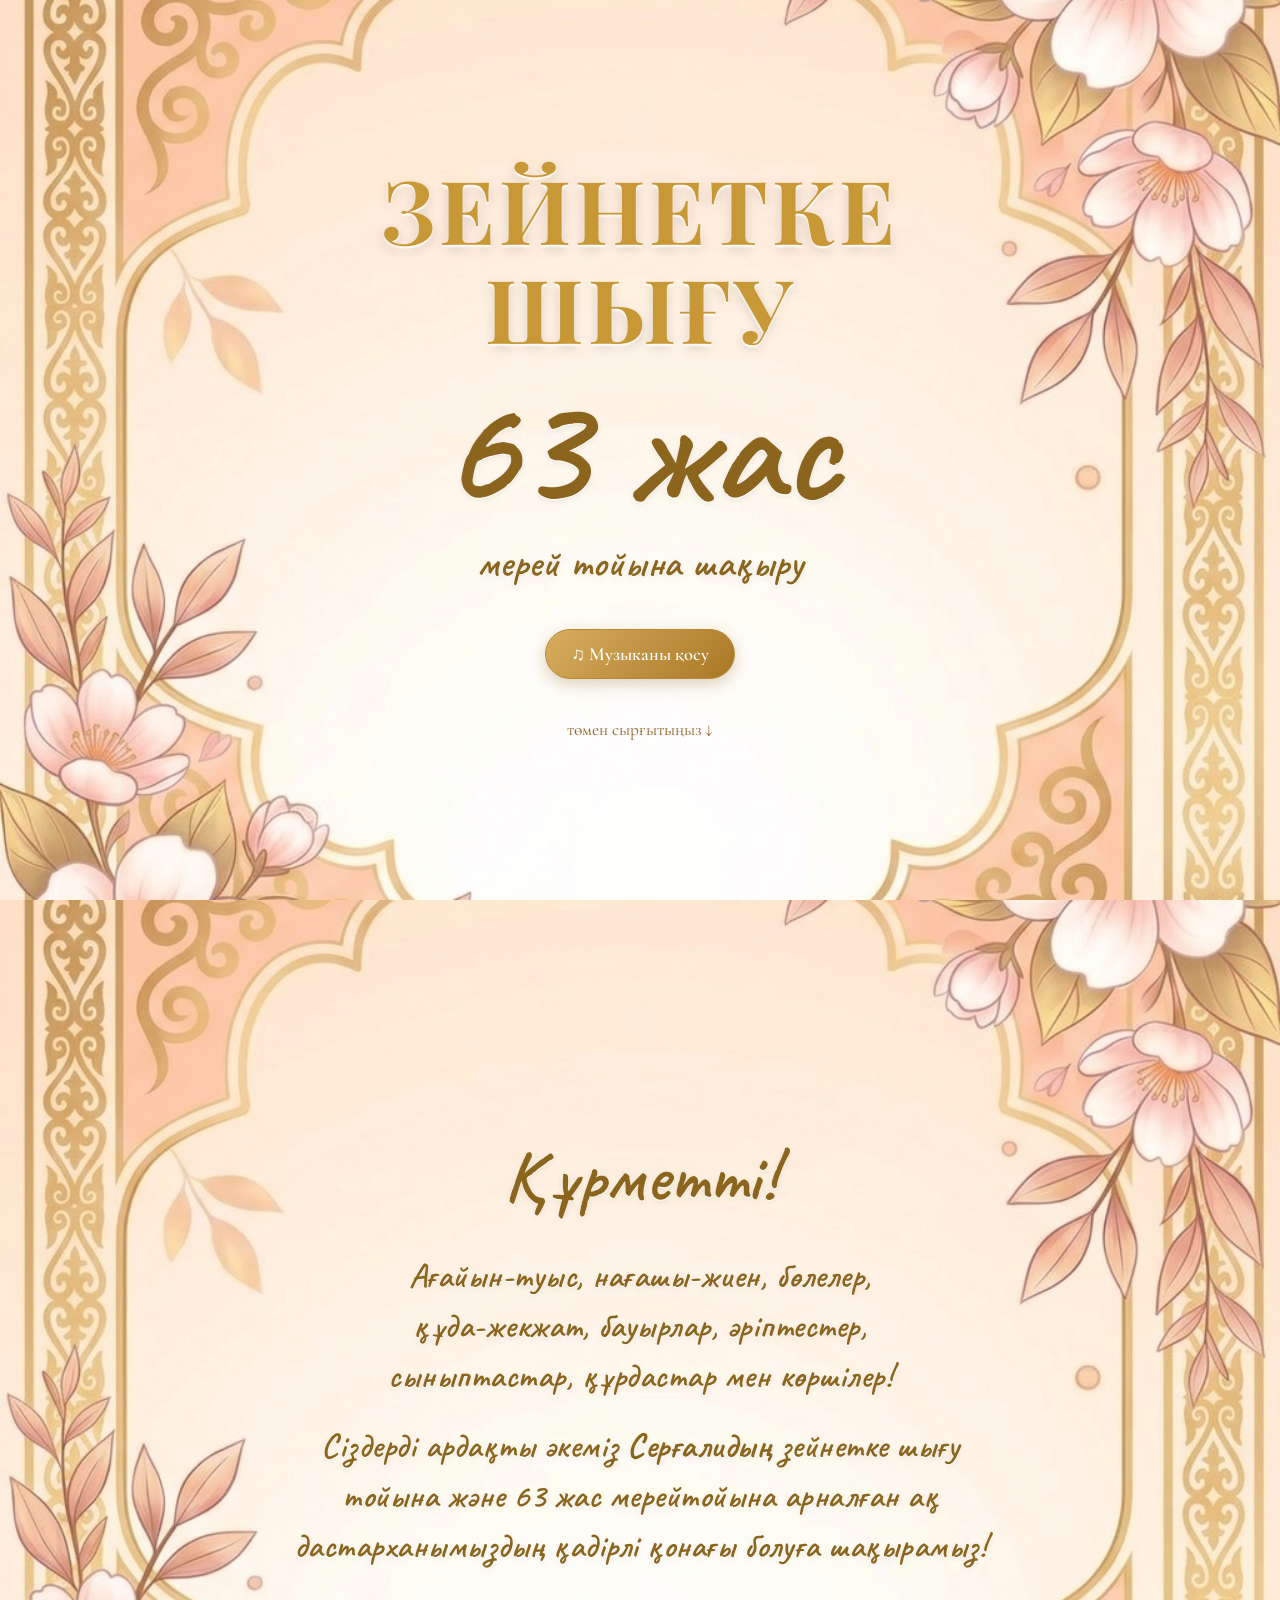
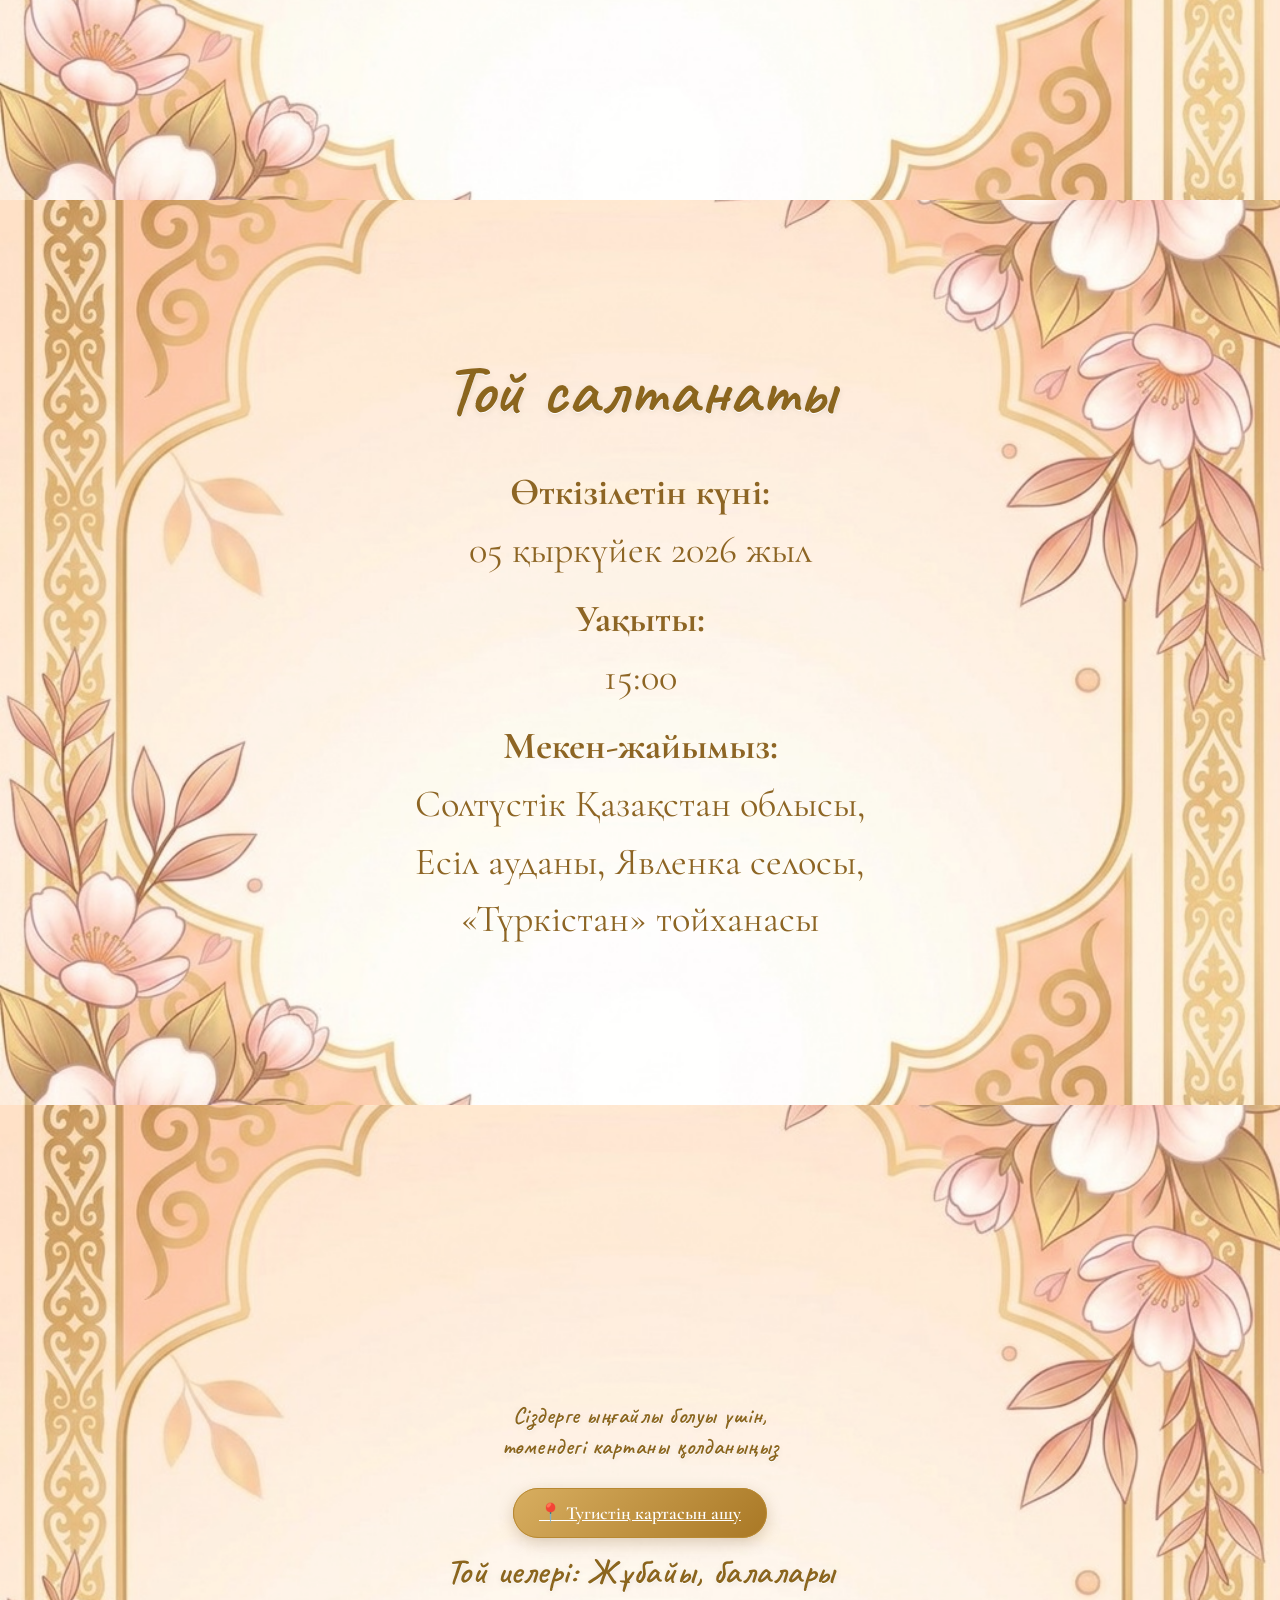
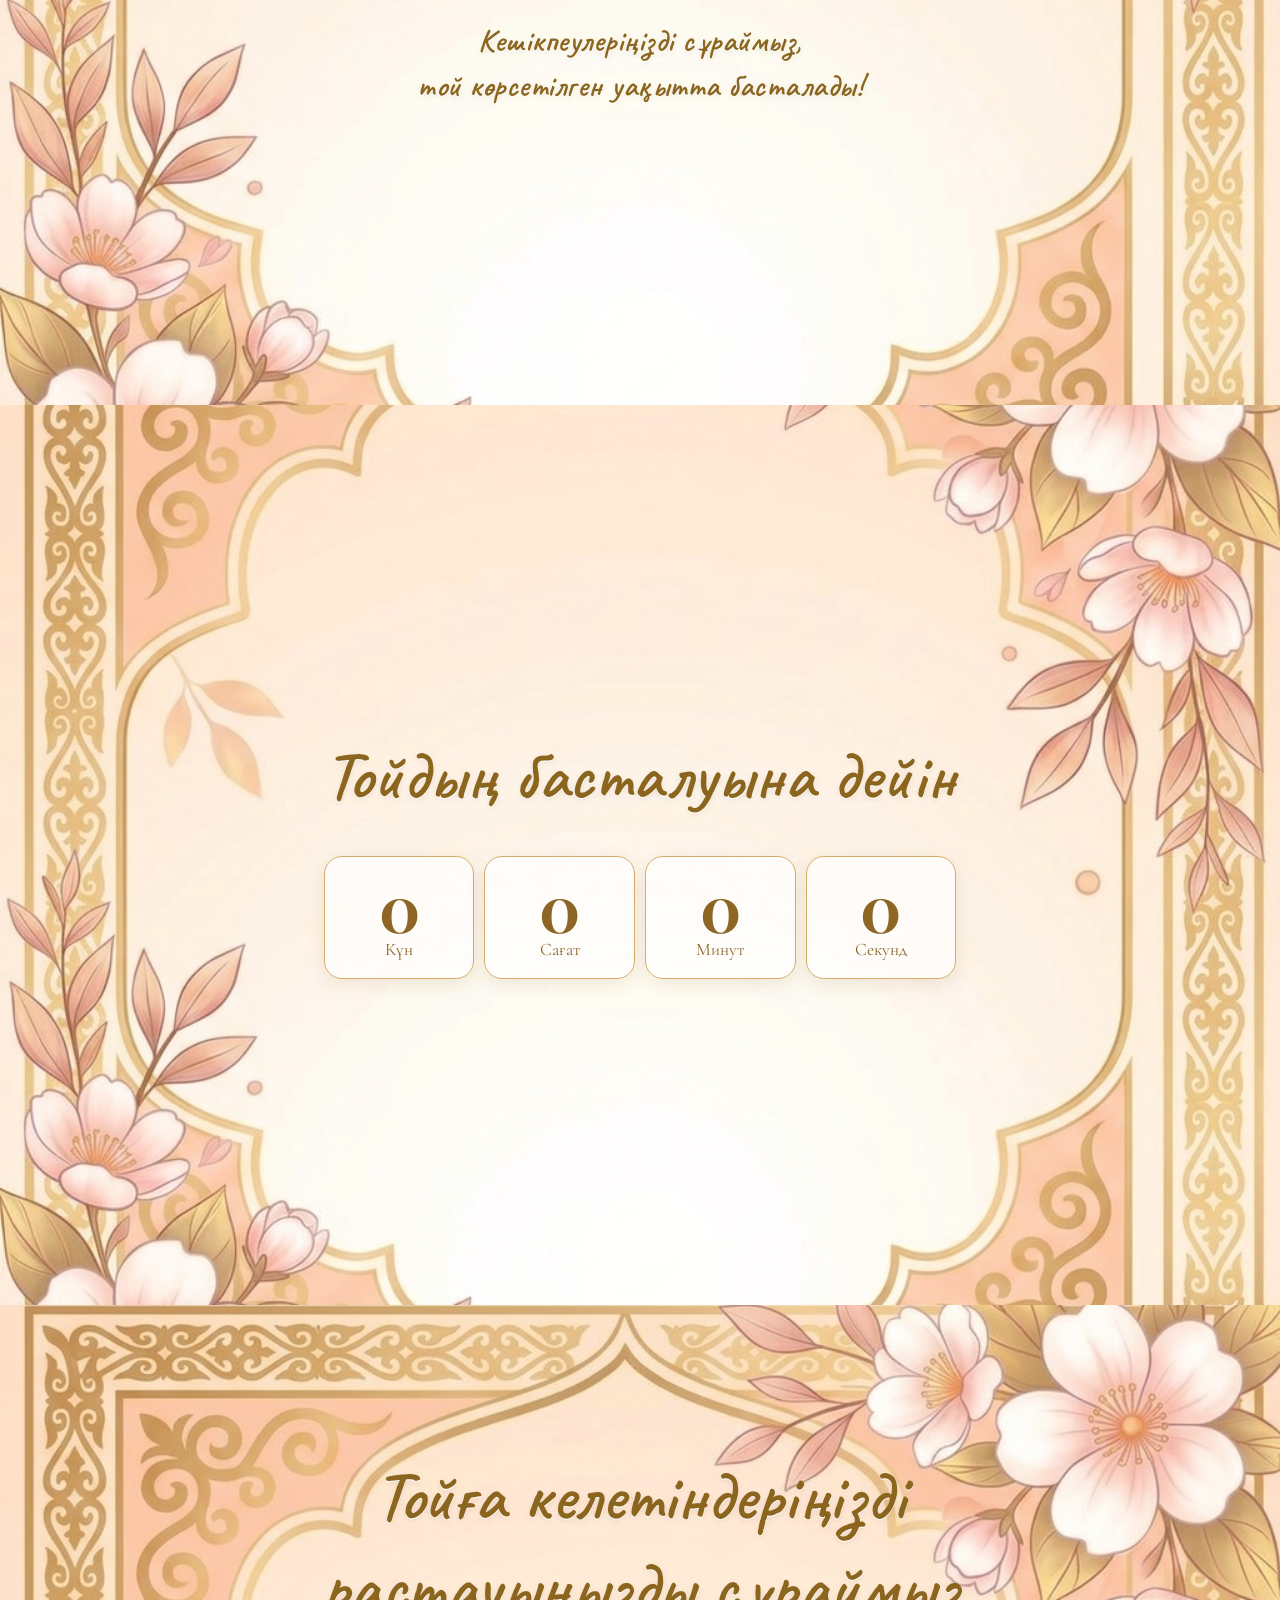
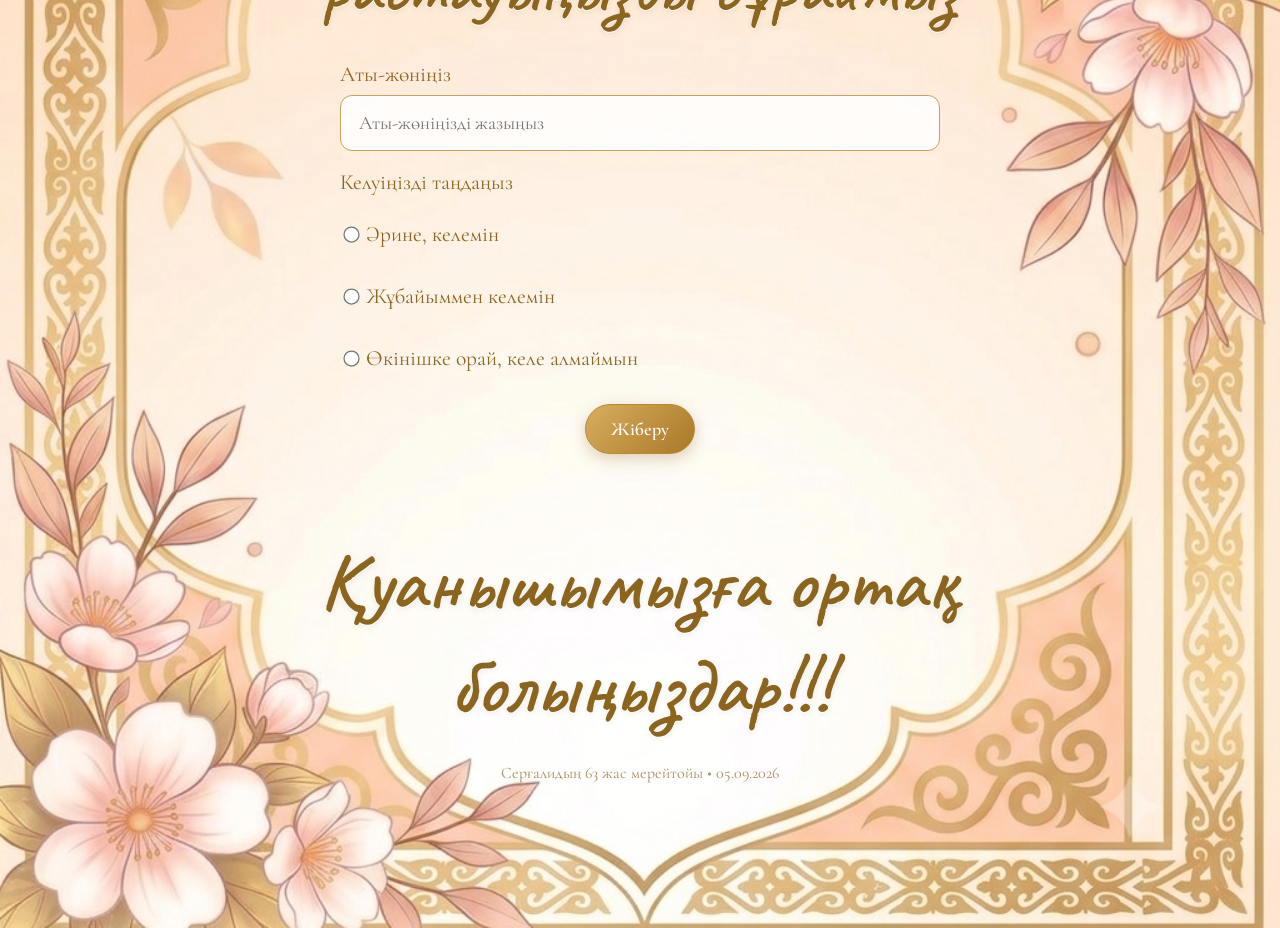
==== retirement/index.html @ 4bd8701c "Update index.html" ====
<!DOCTYPE html>
<html lang="kk">
<head>
<meta charset="UTF-8">
<meta name="viewport" content="width=device-width, initial-scale=1.0">
<title>Серғали — 63 жас мерейтойы</title>
<link rel="preconnect" href="https://fonts.googleapis.com">
<link rel="preconnect" href="https://fonts.gstatic.com" crossorigin>
<link href="https://fonts.googleapis.com/css2?family=Bad+Script&family=Caveat:wght@500;600;700&family=Cormorant+Garamond:ital,wght@0,500;0,600;0,700;1,400;1,600&family=Playfair+Display:wght@500;600;700&display=swap" rel="stylesheet">
<style>
:root{
  --gold:#b88932; --dark-gold:#8d6524; --cream:#fffaf2; --pink:#f7dfd7;
}
*{box-sizing:border-box}
html{scroll-behavior:smooth}
body{
  margin:0; background:#ead2b6; color:var(--dark-gold);
  font-family:'Cormorant Garamond',serif;
}
.page{
  min-height:100vh; position:relative; display:flex; align-items:center; justify-content:center;
  padding:42px 22px; overflow:hidden;
  background-color:var(--cream);
  background-image:url('фон2.jpg');
  background-size:cover; background-position:center;
}
.page::before{
  content:""; position:absolute; inset:0; background:rgba(255,250,242,.10); pointer-events:none;
}
.card{
  position:relative; z-index:1; width:min(920px,100%); min-height:calc(100vh - 84px);
  display:flex; align-items:center; justify-content:center; text-align:center;
  padding:clamp(38px,8vw,110px) clamp(24px,8vw,100px);
}
.content{max-width:760px}
h1,h2,h3,p{margin:0}
.gold{
color:#c79835;
text-shadow:
0 2px 0 white,
0 4px 12px rgba(0,0,0,.15);
}
.script{
font-family:'Caveat', cursive;
font-weight:600;
font-size:1.45em;
line-height:1.3;
letter-spacing:.5px;
color:#8b651d;
text-shadow:
0 1px 0 #fff,
0 2px 6px rgba(0,0,0,.08);
}
.title{
font-family:'Playfair Display',serif;
font-weight:700;
letter-spacing:4px;
text-shadow:
0 2px 2px white,
0 4px 12px rgba(0,0,0,.15);
}
.hero h1{font-size:clamp(2.2rem,8vw,5.5rem); line-height:1.12}
.hero .age{font-size:clamp(4rem,16vw,10rem); line-height:.9; margin:18px 0}
.subtitle{font-size:clamp(1.3rem,4vw,2.5rem)}
.scroll-hint{margin-top:40px;font-size:1.1rem;animation:bob 2s infinite}
@keyframes bob{50%{transform:translateY(8px);opacity:.65}}
.music-btn,.map-btn,.submit-btn{
  border:1px solid var(--gold); background:linear-gradient(135deg,#d8ae60,#a97825);
  color:#fff; border-radius:999px; padding:13px 25px; font:600 1.15rem 'Cormorant Garamond',serif;
  cursor:pointer; box-shadow:0 5px 15px rgba(120,80,20,.25); transition:.25s;
}
.music-btn:hover,.map-btn:hover,.submit-btn:hover{transform:translateY(-2px);filter:brightness(1.05)}
.invite h2{font-size:clamp(2.2rem,7vw,4.5rem); margin-bottom:28px}
.invite p{font-size:clamp(1.35rem,4vw,2.15rem); line-height:1.45}
.details h2,.rsvp h2{font-size:clamp(2.3rem,7vw,4.4rem); margin-bottom:28px}
.detail-line{font-size:clamp(1.5rem,4.5vw,2.4rem); line-height:1.5; margin:12px 0}
.label{font-weight:700}
.map-btn{margin:24px 0}
.hosts{font-size:clamp(1.5rem,4vw,2.2rem); margin-top:25px}
.note{font-size:clamp(1.35rem,4vw,2rem); margin-top:25px; line-height:1.4}
.countdown h2{font-size:clamp(2.2rem,7vw,4.3rem); margin-bottom:35px}
.timer{display:grid;grid-template-columns:repeat(4,1fr);gap:10px;max-width:700px;margin:auto}
.time-box{background:rgba(255,255,255,.72);border:1px solid #d4ad68;border-radius:18px;padding:18px 8px;box-shadow:0 5px 18px rgba(120,80,20,.12)}
.time-box strong{display:block;font-family:'Playfair Display',serif;font-size:clamp(2rem,7vw,4rem);line-height:1}
.time-box span{font-size:1.1rem}
.rsvp form{max-width:600px;margin:0 auto;text-align:left}
.rsvp label{display:block;font-size:1.35rem;margin:18px 0 8px}
.rsvp input[type=text]{width:100%;padding:15px 18px;border:1px solid #c9a15b;border-radius:12px;background:rgba(255,255,255,.85);font:1.2rem 'Cormorant Garamond',serif}
.options{display:grid;gap:10px}
.option {
  display: flex;
  align-items: center;
  gap: 0px;
  font-size: 1.3rem;
  padding: 0px 0;
  cursor: pointer;
  border: none;
  background: none;
}
.option input{accent-color:var(--gold);transform:scale(1.25)}
.submit-btn{display:block;margin:25px auto 0}
.status{text-align:center;margin-top:15px;font-size:1.2rem;min-height:1.4em}
.final{font-size:clamp(2.5rem,8vw,5rem);margin-top:35px}
.footer{font-size:1rem;margin-top:25px;opacity:.75}
@media(max-width:560px){
  .page{padding:18px 10px}
  .card{min-height:calc(100vh - 36px);padding:45px 26px}
  .timer{grid-template-columns:repeat(2,1fr)}
}
</style>
</head>
<body>

<section class="page hero">
  <div class="card"><div class="content">
    <h1 class="title gold">ЗЕЙНЕТКЕ ШЫҒУ</h1>
    <div class="age script gold">63 жас</div>
    <div class="subtitle script gold">мерей тойына шақыру</div><br><br>
    <button class="music-btn" id="musicBtn">♫ Музыканы қосу</button>
    <audio id="music" loop>
      <source src="dombyra.mp3" type="audio/mpeg">
    </audio>
    <div class="scroll-hint">төмен сырғытыңыз ↓</div>
  </div></div>
</section>

<section class="page invite">
  <div class="card"><div class="content">
    <h2 class="script gold">Құрметті!</h2>
    <p class="script">
      Ағайын-туыс, нағашы-жиен, бөлелер,<br>
      құда-жекжат, бауырлар, әріптестер,<br> 
      сыныптастар, құрдастар мен көршілер!
    </p>
    <br>
    <p class="script">
      Сіздерді ардақты әкеміз <b>Серғалидың</b> зейнетке шығу тойына
      және 63 жас мерейтойына арналған ақ дастарханымыздың
      қадірлі қонағы болуға шақырамыз!
    </p>
  </div></div>
</section>

<section class="page details">
  <div class="card"><div class="content">
    <h2 class="script gold">Той салтанаты</h2>
    <div class="detail-line"><span class="label">Өткізілетін күні:</span><br>05 қыркүйек 2026 жыл</div>
    <div class="detail-line"><span class="label">Уақыты:</span><br>15:00</div>
    <div class="detail-line"><span class="label">Мекен-жайымыз:</span><br>
      Солтүстік Қазақстан облысы,<br>
      Есіл ауданы, Явленка селосы,<br>
      «Түркістан» тойханасы
    </div>
  </div></div>
</section>

<section class="page map-page">
  <div class="card"><div class="content">
    <h2 class="script gold">Сіздерге ыңғайлы болуы үшін,<br>төмендегі картаны қолданыңыз</h2><br><br>
    <a class="map-btn" target="_blank" rel="noopener"
       href="https://www.google.com/maps/search/?api=1&query=Түркістан+тойханасы+Явленка+Солтүстік+Қазақстан">
       📍 Тугистің картасын ашу
    </a>
    <div class="hosts script">Той иелері: Жұбайы, балалары</div>
    <div class="note script">Кешікпеулеріңізді сұраймыз,<br>той көрсетілген уақытта басталады!</div>
  </div></div>
</section>

<section class="page countdown">
  <div class="card"><div class="content">
    <h2 class="script gold">Тойдың басталуына дейін</h2>
    <div class="timer">
      <div class="time-box"><strong id="days">0</strong><span>Күн</span></div>
      <div class="time-box"><strong id="hours">0</strong><span>Сағат</span></div>
      <div class="time-box"><strong id="minutes">0</strong><span>Минут</span></div>
      <div class="time-box"><strong id="seconds">0</strong><span>Секунд</span></div>
    </div>
  </div></div>
</section>

<section class="page rsvp">
  <div class="card"><div class="content">
    <h2 class="script gold">Тойға келетіндеріңізді растауыңызды сұраймыз</h2>
    <form id="rsvpForm">
      <label for="name">Аты-жөніңіз</label>
      <input id="name" name="name" type="text" placeholder="Аты-жөніңізді жазыңыз" required>
      <label>Келуіңізді таңдаңыз</label>
      <div class="options">
        <label class="option"><input type="radio" name="attendance" value="Әрине, келемін" required>  Әрине, келемін</label>
        <label class="option"><input type="radio" name="attendance" value="Жұбайыммен келемін">  Жұбайыммен келемін</label>
        <label class="option"><input type="radio" name="attendance" value="Өкінішке орай, келе алмаймын">  Өкінішке орай, келе алмаймын</label>
      </div>
      <button class="submit-btn" type="submit">Жіберу</button>
      <div class="status" id="status"></div>
    </form>
    <div class="final script gold">Қуанышымызға ортақ болыңыздар!!!</div>
    <div class="footer">Серғалидың 63 жас мерейтойы • 05.09.2026</div>
  </div></div>
</section>

<script>
const target = new Date("2026-09-05T15:00:00+05:00").getTime();
function updateCountdown(){
  const diff = Math.max(0, target - Date.now());
  document.getElementById("days").textContent = Math.floor(diff/86400000);
  document.getElementById("hours").textContent = Math.floor(diff/3600000)%24;
  document.getElementById("minutes").textContent = Math.floor(diff/60000)%60;
  document.getElementById("seconds").textContent = Math.floor(diff/1000)%60;
}
updateCountdown(); setInterval(updateCountdown,1000);

const musicBtn = document.getElementById("musicBtn");
const music = document.getElementById("music");
musicBtn.addEventListener("click", async ()=>{
  if(!music.querySelector("source")){
    alert("Музыка қосу үшін осы папкаға music.mp3 файлын салып, index.html ішіндегі audio бөліміне source жолын қосыңыз.");
    return;
  }
  if(music.paused){ await music.play(); musicBtn.textContent="❚❚ Музыканы тоқтату"; }
  else { music.pause(); musicBtn.textContent="♫ Музыканы қосу"; }
});

const GOOGLE_SCRIPT_URL =
"https://script.google.com/macros/s/AKfycbwVpH1Y0qW8k8bloAGBi62cozmsYxEwzDB3_KLHFyTAionv3Q8_0u9WuXww9Joj60qH/exec";

document.getElementById("rsvpForm").addEventListener("submit", async (e) => {
  e.preventDefault();

  const status = document.getElementById("status");
  const name = document.getElementById("name").value.trim();
  const selected = document.querySelector(
    'input[name="attendance"]:checked'
  );

  if (!name || !selected) {
    status.textContent = "Аты-жөніңізді жазып, жауапты таңдаңыз.";
    return;
  }

  const data = {
    name: name,
    attendance: selected.value,
    date: new Date().toLocaleString("kk-KZ")
  };

  status.textContent = "Жіберілуде...";

  try {
    await fetch(GOOGLE_SCRIPT_URL, {
      method: "POST",
      mode: "no-cors",
      body: JSON.stringify(data)
    });

    status.textContent = "Рақмет! Жауабыңыз қабылданды.";
    document.getElementById("rsvpForm").reset();

  } catch (error) {
    status.textContent = "Қате болды. Қайтадан байқап көріңіз.";
  }
});
</script>
</body>
</html>
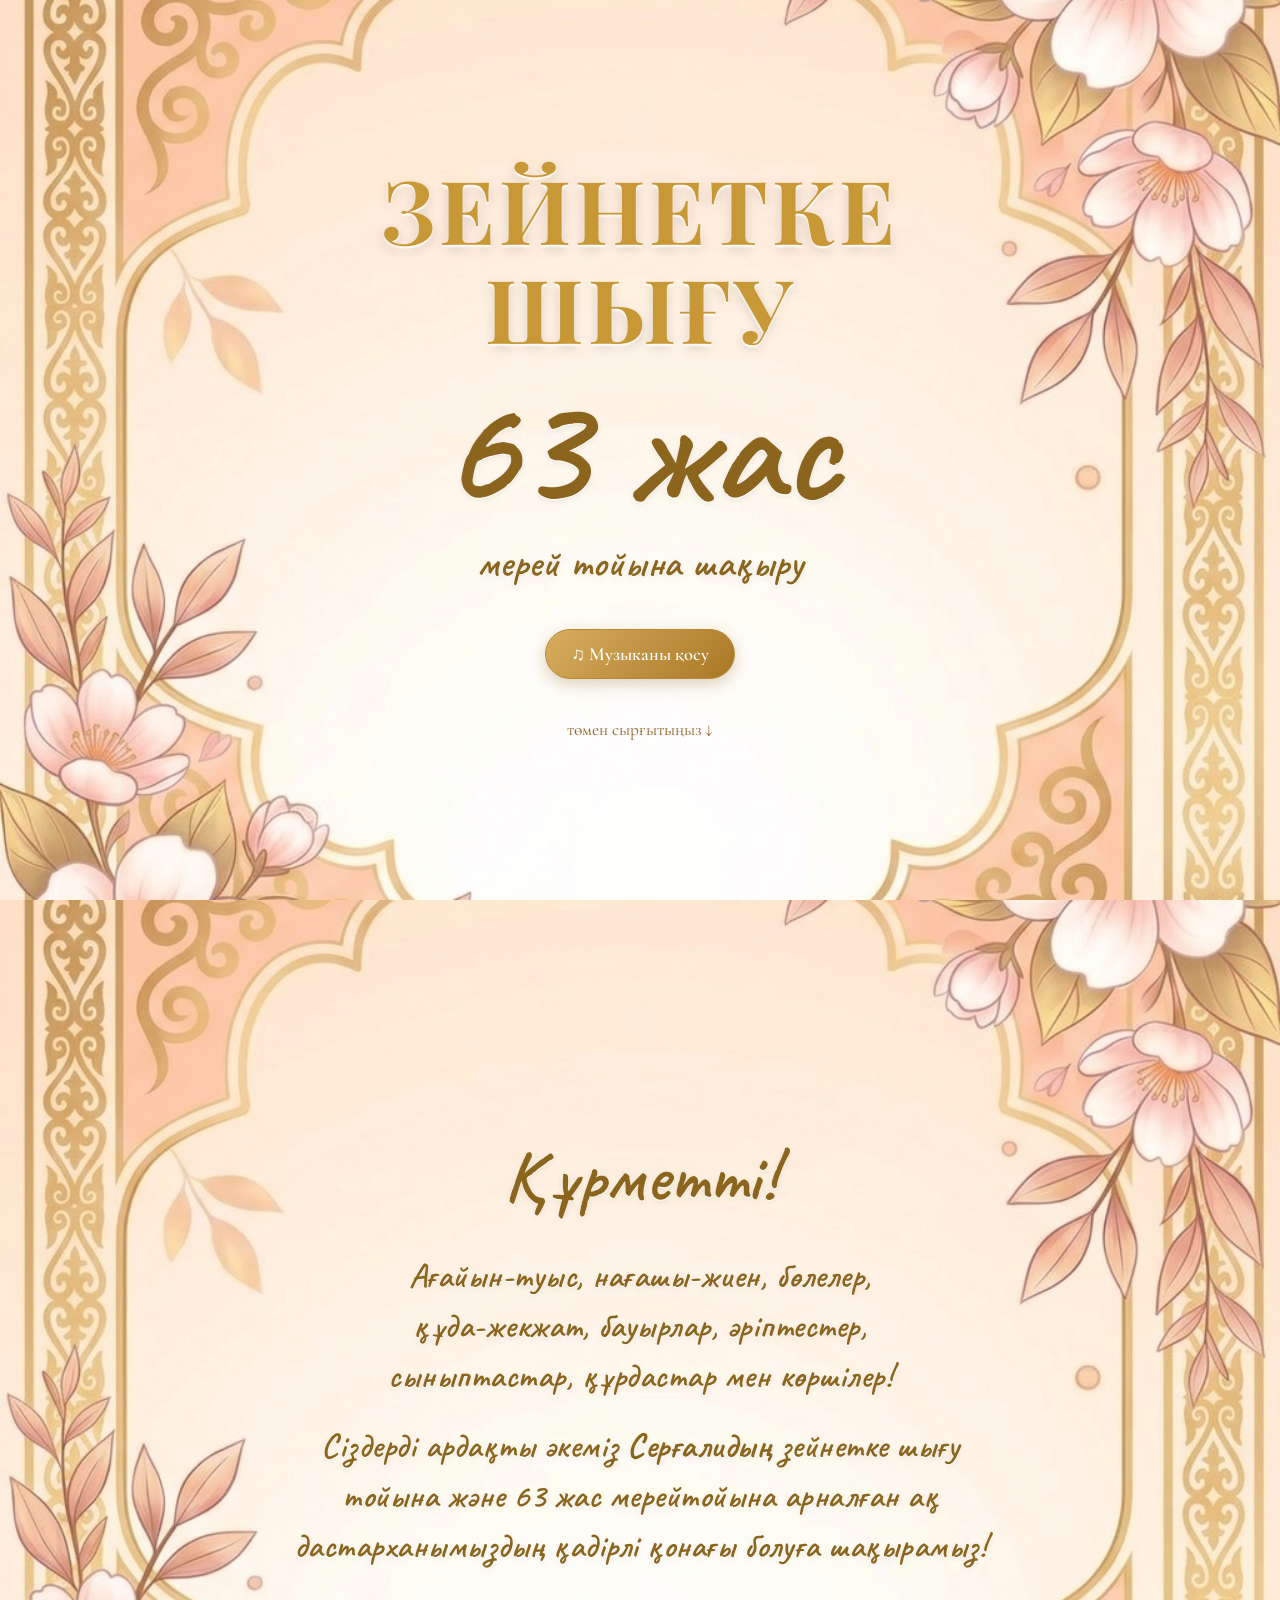
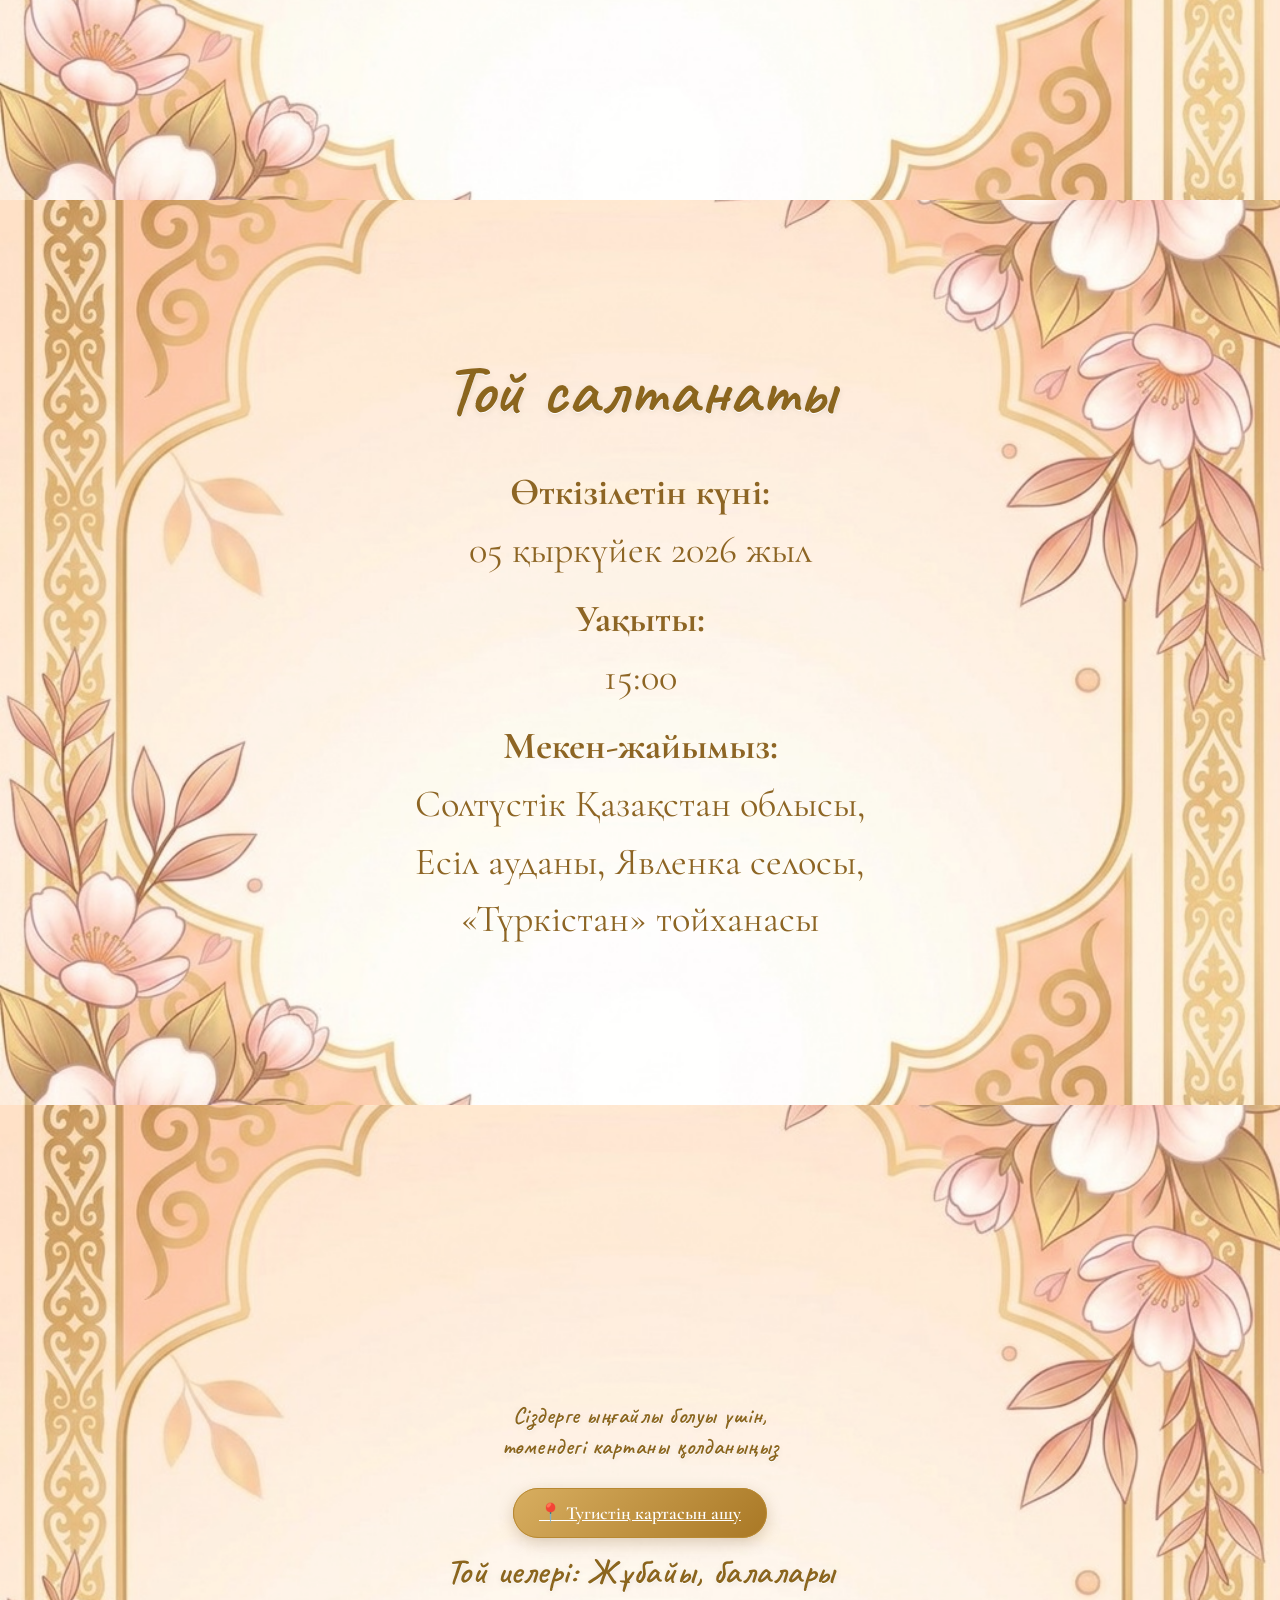
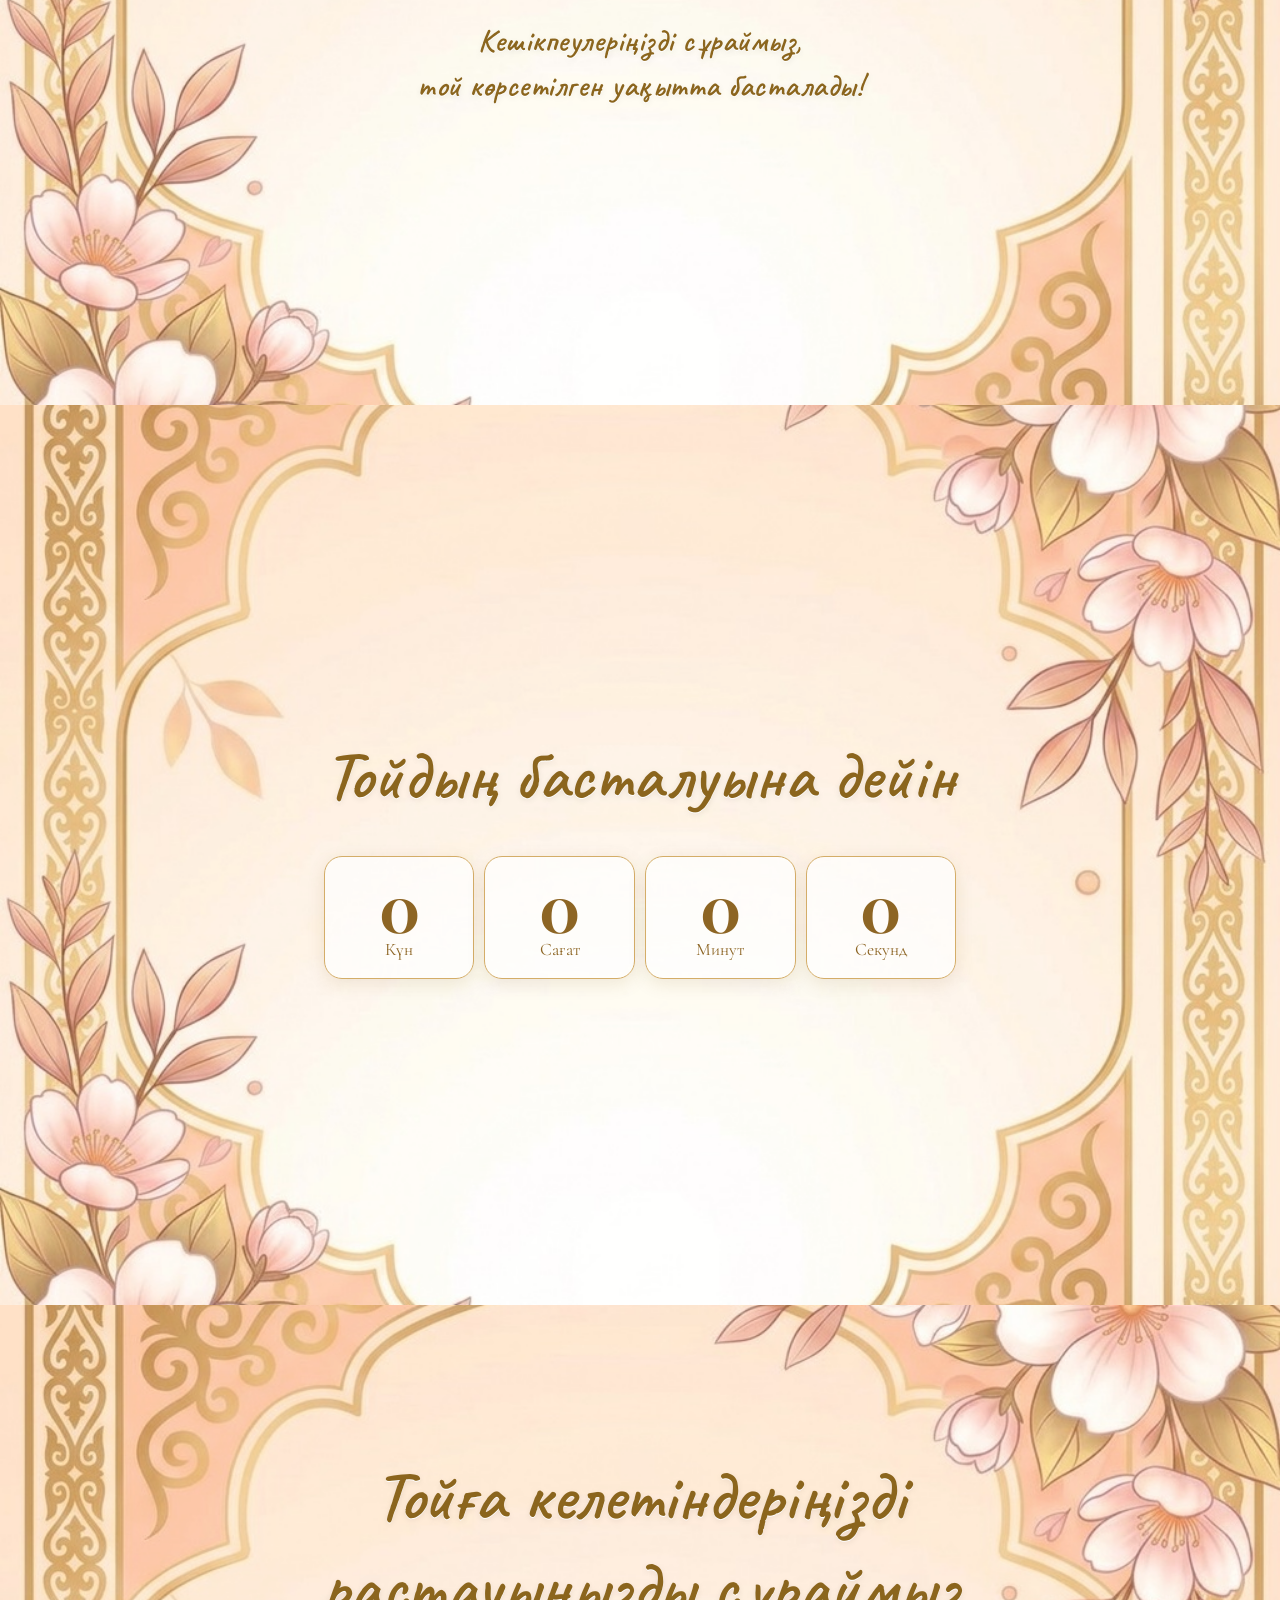
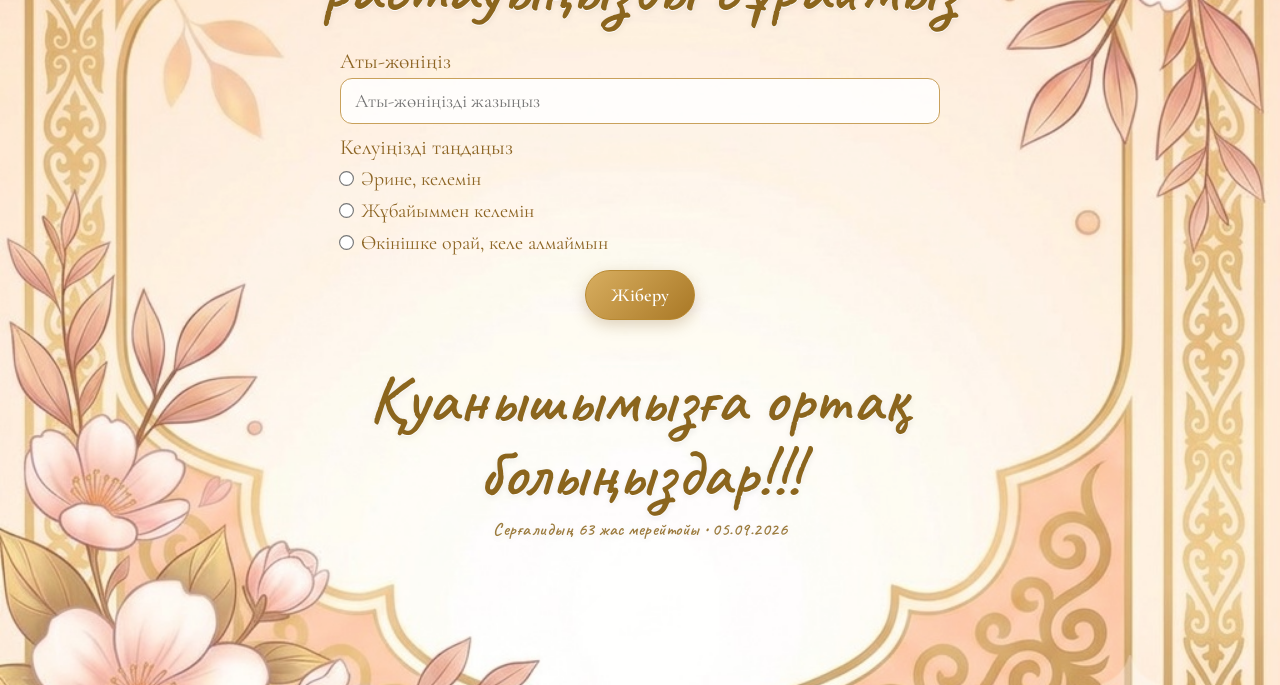
==== commit 1e5fc740: "Update index.html" ====
--- a/retirement/index.html
+++ b/retirement/index.html
@@ -83,25 +83,69 @@
 .time-box{background:rgba(255,255,255,.72);border:1px solid #d4ad68;border-radius:18px;padding:18px 8px;box-shadow:0 5px 18px rgba(120,80,20,.12)}
 .time-box strong{display:block;font-family:'Playfair Display',serif;font-size:clamp(2rem,7vw,4rem);line-height:1}
 .time-box span{font-size:1.1rem}
-.rsvp form{max-width:600px;margin:0 auto;text-align:left}
-.rsvp label{display:block;font-size:1.35rem;margin:18px 0 8px}
-.rsvp input[type=text]{width:100%;padding:15px 18px;border:1px solid #c9a15b;border-radius:12px;background:rgba(255,255,255,.85);font:1.2rem 'Cormorant Garamond',serif}
-.options{display:grid;gap:10px}
+
+/* RSVP ТӨМЕНГІ БӨЛІМДЕГІ ӨЗГЕРІСТЕР (АРАЛАРЫ ЖАҚЫНДАТЫЛДЫ) */
+.rsvp h2 {
+  margin-bottom: 15px; /* Тақырып пен форма арасы жақындатылды */
+}
+.rsvp form {
+  max-width: 600px;
+  margin: 0 auto;
+  text-align: left;
+}
+.rsvp label.form-label {
+  display: block;
+  font-size: 1.35rem;
+  margin: 10px 0 4px; /* Жазулардың астындағы бос орын азайтылды */
+}
+.rsvp input[type=text] {
+  width: 100%;
+  padding: 10px 14px; /* Инпут ішкі өлшемі сәл жинақы болды */
+  border: 1px solid #c9a15b;
+  border-radius: 12px;
+  background: rgba(255,255,255,.85);
+  font: 1.2rem 'Cormorant Garamond',serif;
+}
+.options {
+  display: grid;
+  gap: 2px; /* Варианттар арасы жақындатылды */
+}
 .option {
   display: flex;
   align-items: center;
-  gap: 0px;
-  font-size: 1.3rem;
-  padding: 0px 0;
+  gap: 8px; /* Кружок пен мәтін арасы реттелді */
+  font-size: 1.25rem;
+  padding: 3px 0; /* Үсті-асты бос орын азайтылды */
   cursor: pointer;
   border: none;
   background: none;
 }
-.option input{accent-color:var(--gold);transform:scale(1.25)}
-.submit-btn{display:block;margin:25px auto 0}
-.status{text-align:center;margin-top:15px;font-size:1.2rem;min-height:1.4em}
-.final{font-size:clamp(2.5rem,8vw,5rem);margin-top:35px}
-.footer{font-size:1rem;margin-top:25px;opacity:.75}
+.option input {
+  accent-color: var(--gold);
+  transform: scale(1.15);
+  margin: 0;
+}
+.submit-btn {
+  display: block;
+  margin: 12px auto 0; /* Түйме жоғары жақындатылды */
+}
+.status {
+  text-align: center;
+  margin-top: 6px;
+  font-size: 1.1rem;
+  min-height: 1.2em;
+}
+.final {
+  font-size: clamp(2.2rem, 7vw, 4.2rem);
+  margin-top: 15px; /* Шығарып салу мәтіні жоғары жақындатылды */
+  line-height: 1.1;
+}
+.footer {
+  font-size: 1.1rem;
+  margin-top: 8px; /* Күн мен есім жоғары жақындатылды */
+  opacity: .85;
+}
+
 @media(max-width:560px){
   .page{padding:18px 10px}
   .card{min-height:calc(100vh - 36px);padding:45px 26px}
@@ -182,19 +226,22 @@
   <div class="card"><div class="content">
     <h2 class="script gold">Тойға келетіндеріңізді растауыңызды сұраймыз</h2>
     <form id="rsvpForm">
-      <label for="name">Аты-жөніңіз</label>
+      <label for="name" class="form-label">Аты-жөніңіз</label>
       <input id="name" name="name" type="text" placeholder="Аты-жөніңізді жазыңыз" required>
-      <label>Келуіңізді таңдаңыз</label>
+      
+      <label class="form-label">Келуіңізді таңдаңыз</label>
       <div class="options">
-        <label class="option"><input type="radio" name="attendance" value="Әрине, келемін" required>  Әрине, келемін</label>
-        <label class="option"><input type="radio" name="attendance" value="Жұбайыммен келемін">  Жұбайыммен келемін</label>
-        <label class="option"><input type="radio" name="attendance" value="Өкінішке орай, келе алмаймын">  Өкінішке орай, келе алмаймын</label>
+        <label class="option"><input type="radio" name="attendance" value="Әрине, келемін" required> Әрине, келемін</label>
+        <label class="option"><input type="radio" name="attendance" value="Жұбайыммен келемін"> Жұбайыммен келемін</label>
+        <label class="option"><input type="radio" name="attendance" value="Өкінішке орай, келе алмаймын"> Өкінішке орай, келе алмаймын</label>
       </div>
+      
       <button class="submit-btn" type="submit">Жіберу</button>
       <div class="status" id="status"></div>
     </form>
+    
     <div class="final script gold">Қуанышымызға ортақ болыңыздар!!!</div>
-    <div class="footer">Серғалидың 63 жас мерейтойы • 05.09.2026</div>
+    <div class="footer script gold">Серғалидың 63 жас мерейтойы • 05.09.2026</div>
   </div></div>
 </section>
 
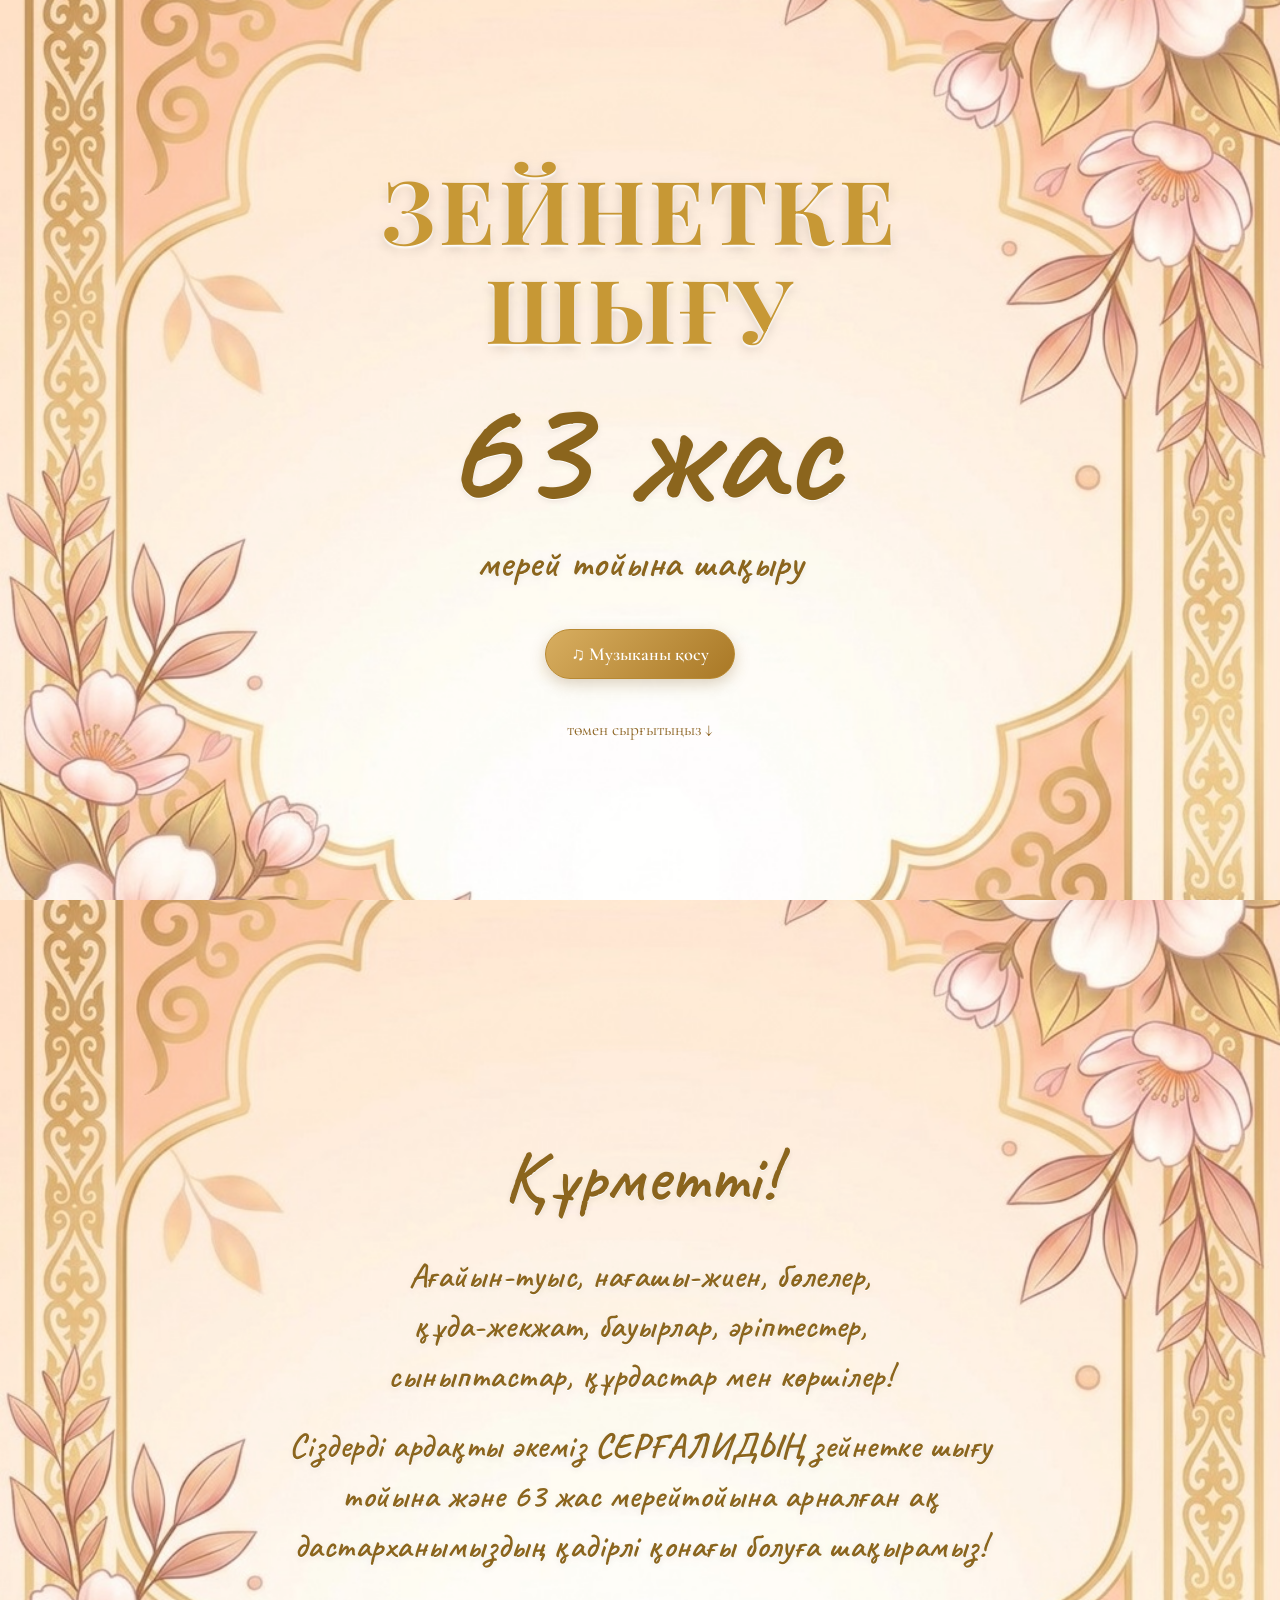
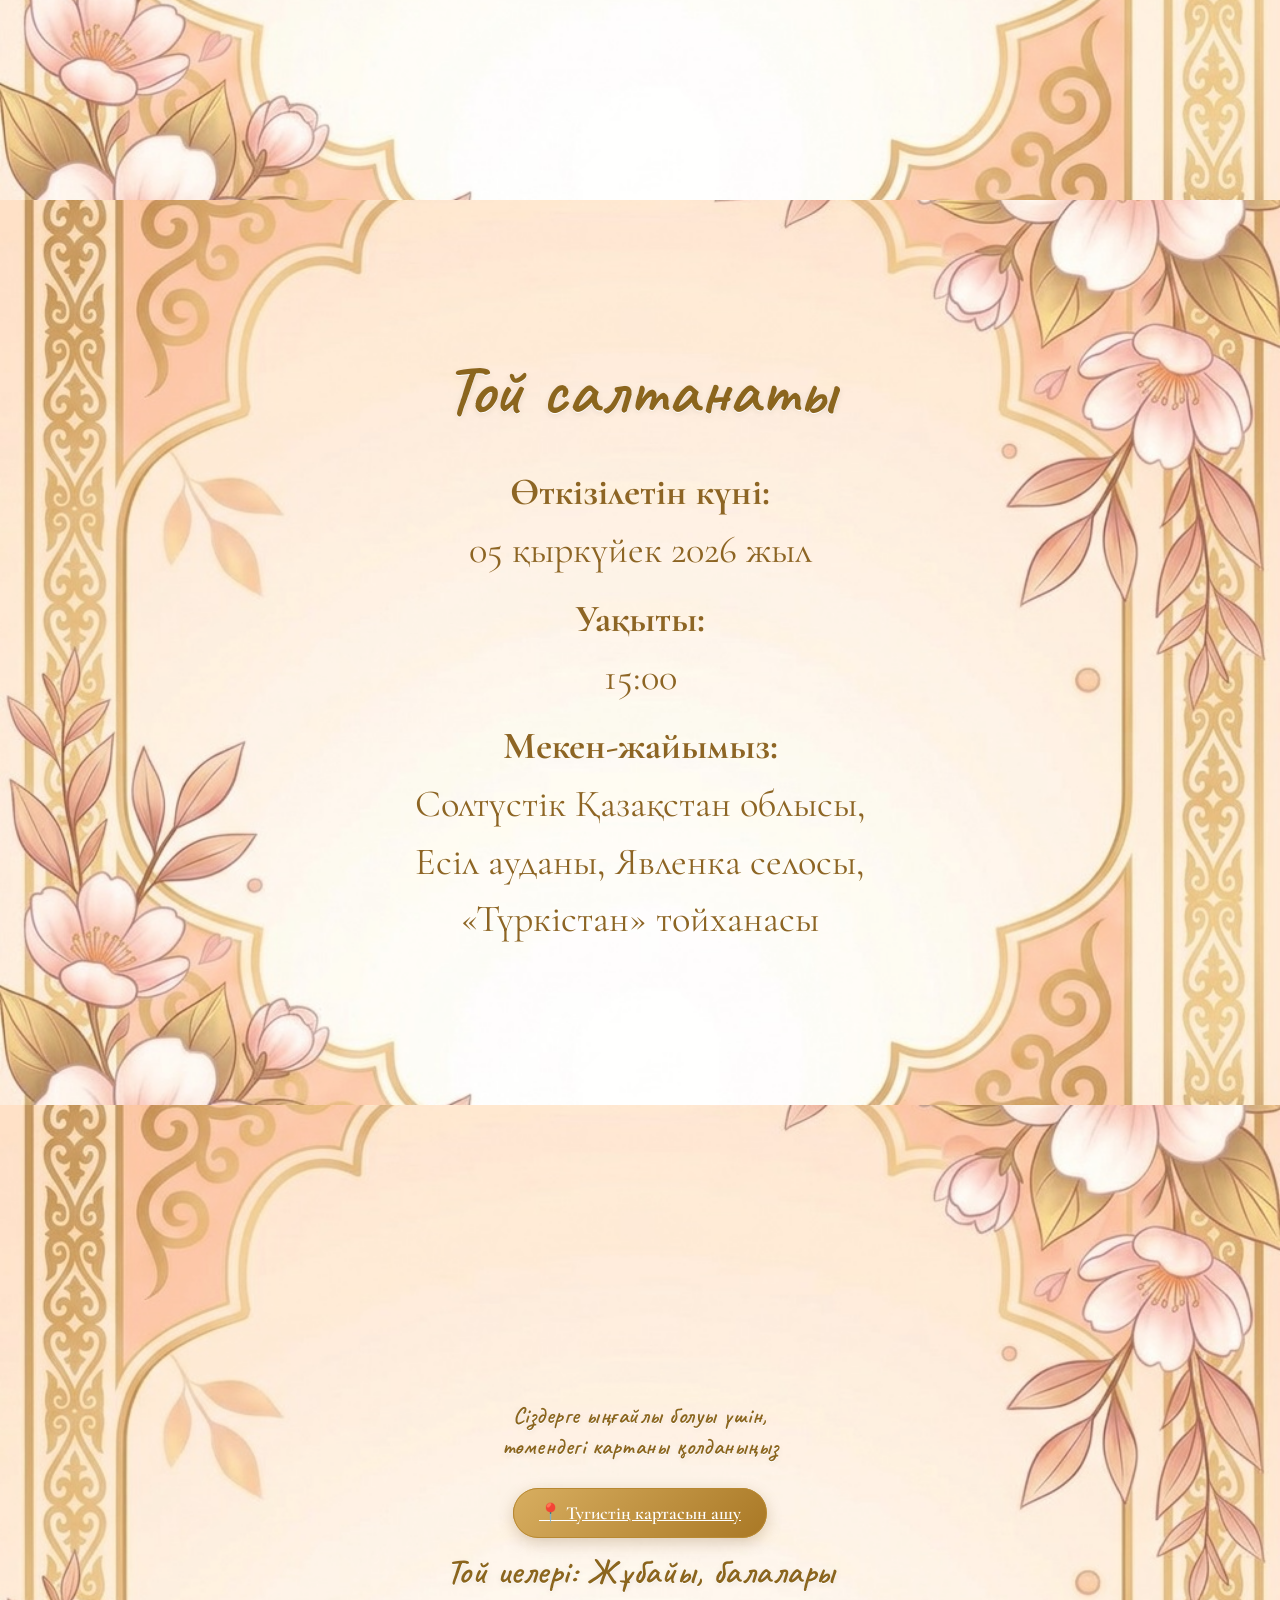
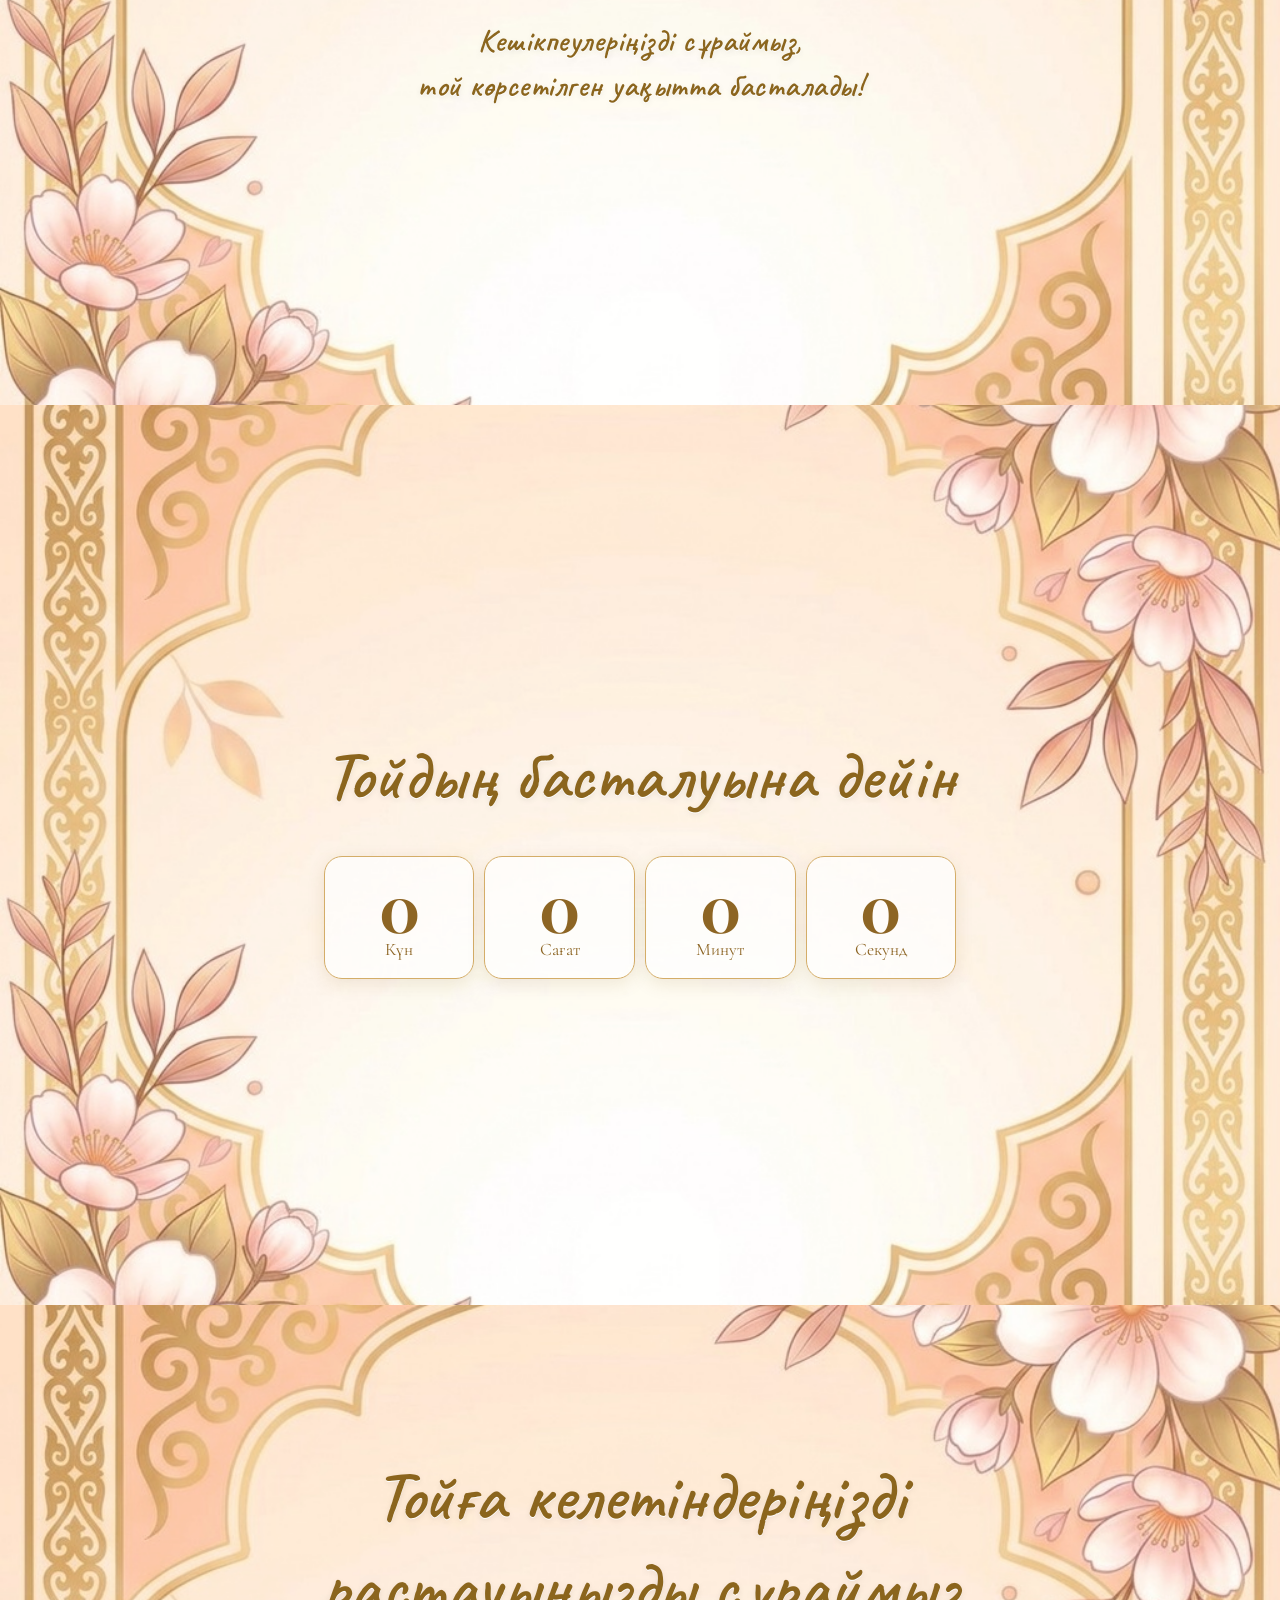
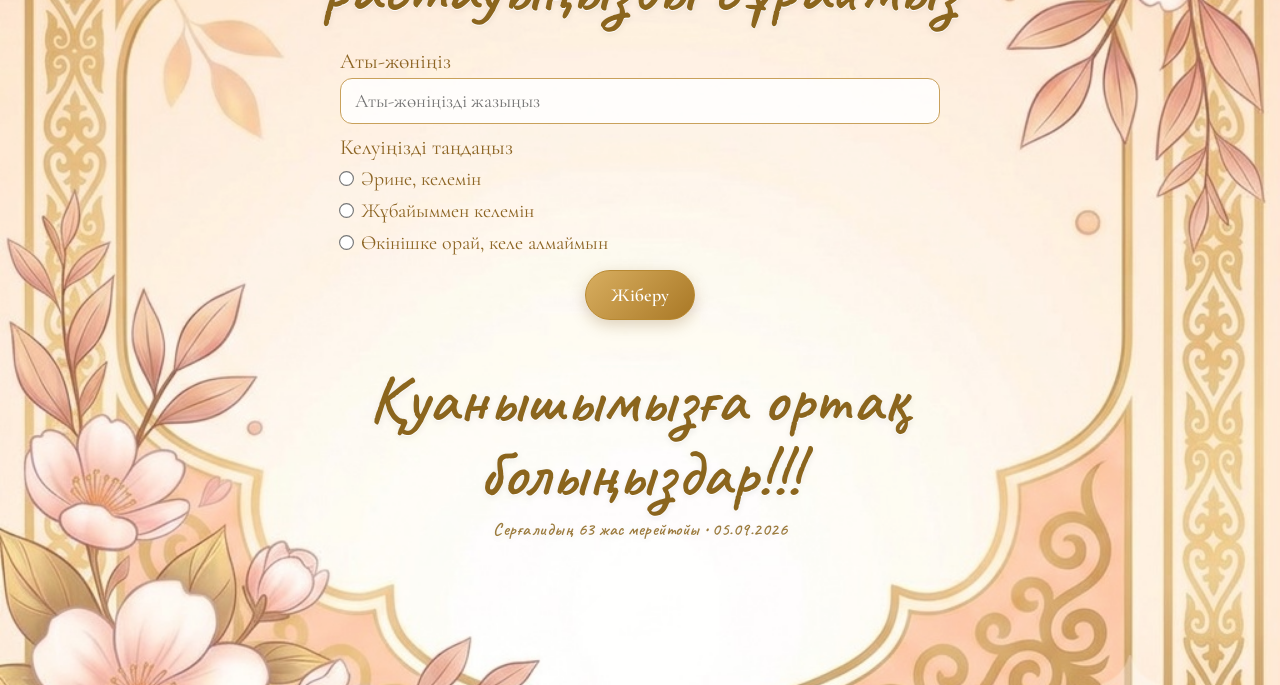
==== commit c06934a1: "Update index.html" ====
--- a/retirement/index.html
+++ b/retirement/index.html
@@ -84,9 +84,8 @@
 .time-box strong{display:block;font-family:'Playfair Display',serif;font-size:clamp(2rem,7vw,4rem);line-height:1}
 .time-box span{font-size:1.1rem}
 
-/* RSVP ТӨМЕНГІ БӨЛІМДЕГІ ӨЗГЕРІСТЕР (АРАЛАРЫ ЖАҚЫНДАТЫЛДЫ) */
 .rsvp h2 {
-  margin-bottom: 15px; /* Тақырып пен форма арасы жақындатылды */
+  margin-bottom: 15px;
 }
 .rsvp form {
   max-width: 600px;
@@ -96,11 +95,11 @@
 .rsvp label.form-label {
   display: block;
   font-size: 1.35rem;
-  margin: 10px 0 4px; /* Жазулардың астындағы бос орын азайтылды */
+  margin: 10px 0 4px;
 }
 .rsvp input[type=text] {
   width: 100%;
-  padding: 10px 14px; /* Инпут ішкі өлшемі сәл жинақы болды */
+  padding: 10px 14px;
   border: 1px solid #c9a15b;
   border-radius: 12px;
   background: rgba(255,255,255,.85);
@@ -108,14 +107,14 @@
 }
 .options {
   display: grid;
-  gap: 2px; /* Варианттар арасы жақындатылды */
+  gap: 2px;
 }
 .option {
   display: flex;
   align-items: center;
-  gap: 8px; /* Кружок пен мәтін арасы реттелді */
+  gap: 8px;
   font-size: 1.25rem;
-  padding: 3px 0; /* Үсті-асты бос орын азайтылды */
+  padding: 3px 0;
   cursor: pointer;
   border: none;
   background: none;
@@ -127,7 +126,7 @@
 }
 .submit-btn {
   display: block;
-  margin: 12px auto 0; /* Түйме жоғары жақындатылды */
+  margin: 12px auto 0;
 }
 .status {
   text-align: center;
@@ -137,12 +136,12 @@
 }
 .final {
   font-size: clamp(2.2rem, 7vw, 4.2rem);
-  margin-top: 15px; /* Шығарып салу мәтіні жоғары жақындатылды */
+  margin-top: 15px;
   line-height: 1.1;
 }
 .footer {
   font-size: 1.1rem;
-  margin-top: 8px; /* Күн мен есім жоғары жақындатылды */
+  margin-top: 8px;
   opacity: .85;
 }
 
@@ -178,7 +177,7 @@
     </p>
     <br>
     <p class="script">
-      Сіздерді ардақты әкеміз <b>Серғалидың</b> зейнетке шығу тойына
+      Сіздерді ардақты әкеміз <b>СЕРҒАЛИДЫҢ</b> зейнетке шығу тойына
       және 63 жас мерейтойына арналған ақ дастарханымыздың
       қадірлі қонағы болуға шақырамыз!
     </p>
@@ -246,6 +245,7 @@
 </section>
 
 <script>
+// Таймер
 const target = new Date("2026-09-05T15:00:00+05:00").getTime();
 function updateCountdown(){
   const diff = Math.max(0, target - Date.now());
@@ -256,17 +256,55 @@
 }
 updateCountdown(); setInterval(updateCountdown,1000);
 
+// Музыка және Авто-скролл
 const musicBtn = document.getElementById("musicBtn");
 const music = document.getElementById("music");
-musicBtn.addEventListener("click", async ()=>{
-  if(!music.querySelector("source")){
-    alert("Музыка қосу үшін осы папкаға music.mp3 файлын салып, index.html ішіндегі audio бөліміне source жолын қосыңыз.");
-    return;
+let scrollInterval = null;
+
+function startAutoScroll() {
+  stopAutoScroll();
+  // Әр 20 миллисекунд сайын 1 пиксельге төмен жылжиды (ақырын әрі майда)
+  scrollInterval = setInterval(() => {
+    window.scrollBy({ top: 1, behavior: 'smooth' });
+    // Беттің ең төменіне жетсе тоқтайды
+    if ((window.innerHeight + window.scrollY) >= document.body.offsetHeight - 10) {
+      stopAutoScroll();
+    }
+  }, 20);
+}
+
+function stopAutoScroll() {
+  if (scrollInterval) {
+    clearInterval(scrollInterval);
+    scrollInterval = null;
   }
-  if(music.paused){ await music.play(); musicBtn.textContent="❚❚ Музыканы тоқтату"; }
-  else { music.pause(); musicBtn.textContent="♫ Музыканы қосу"; }
+}
+
+// Қолданушы экранды өзі ұстап тартса, авто-скроллды тоқтату
+window.addEventListener('wheel', stopAutoScroll);
+window.addEventListener('touchmove', stopAutoScroll);
+
+function pauseMusic() {
+  music.pause();
+  musicBtn.textContent = "♫ Музыканы қосу";
+  stopAutoScroll();
+}
+
+musicBtn.addEventListener("click", async () => {
+  if (music.paused) {
+    try {
+      await music.play();
+      musicBtn.textContent = "❚❚ Музыканы тоқтату";
+      startAutoScroll();
+    } catch(err) {
+      alert("Музыка файлы табылған жоқ немесе браузер бұғаттады.");
+    }
+  } else {
+    pauseMusic();
+  }
 });
 
+// RSVP Форманы жіберу
 const GOOGLE_SCRIPT_URL =
 "https://script.google.com/macros/s/AKfycbwVpH1Y0qW8k8bloAGBi62cozmsYxEwzDB3_KLHFyTAionv3Q8_0u9WuXww9Joj60qH/exec";
 
@@ -275,9 +313,7 @@
 
   const status = document.getElementById("status");
   const name = document.getElementById("name").value.trim();
-  const selected = document.querySelector(
-    'input[name="attendance"]:checked'
-  );
+  const selected = document.querySelector('input[name="attendance"]:checked');
 
   if (!name || !selected) {
     status.textContent = "Аты-жөніңізді жазып, жауапты таңдаңыз.";
@@ -301,6 +337,9 @@
 
     status.textContent = "Рақмет! Жауабыңыз қабылданды.";
     document.getElementById("rsvpForm").reset();
+
+    // Жауап сәтті жіберілгеннен кейін музыка мен авто-скролл тоқтайды
+    pauseMusic();
 
   } catch (error) {
     status.textContent = "Қате болды. Қайтадан байқап көріңіз.";
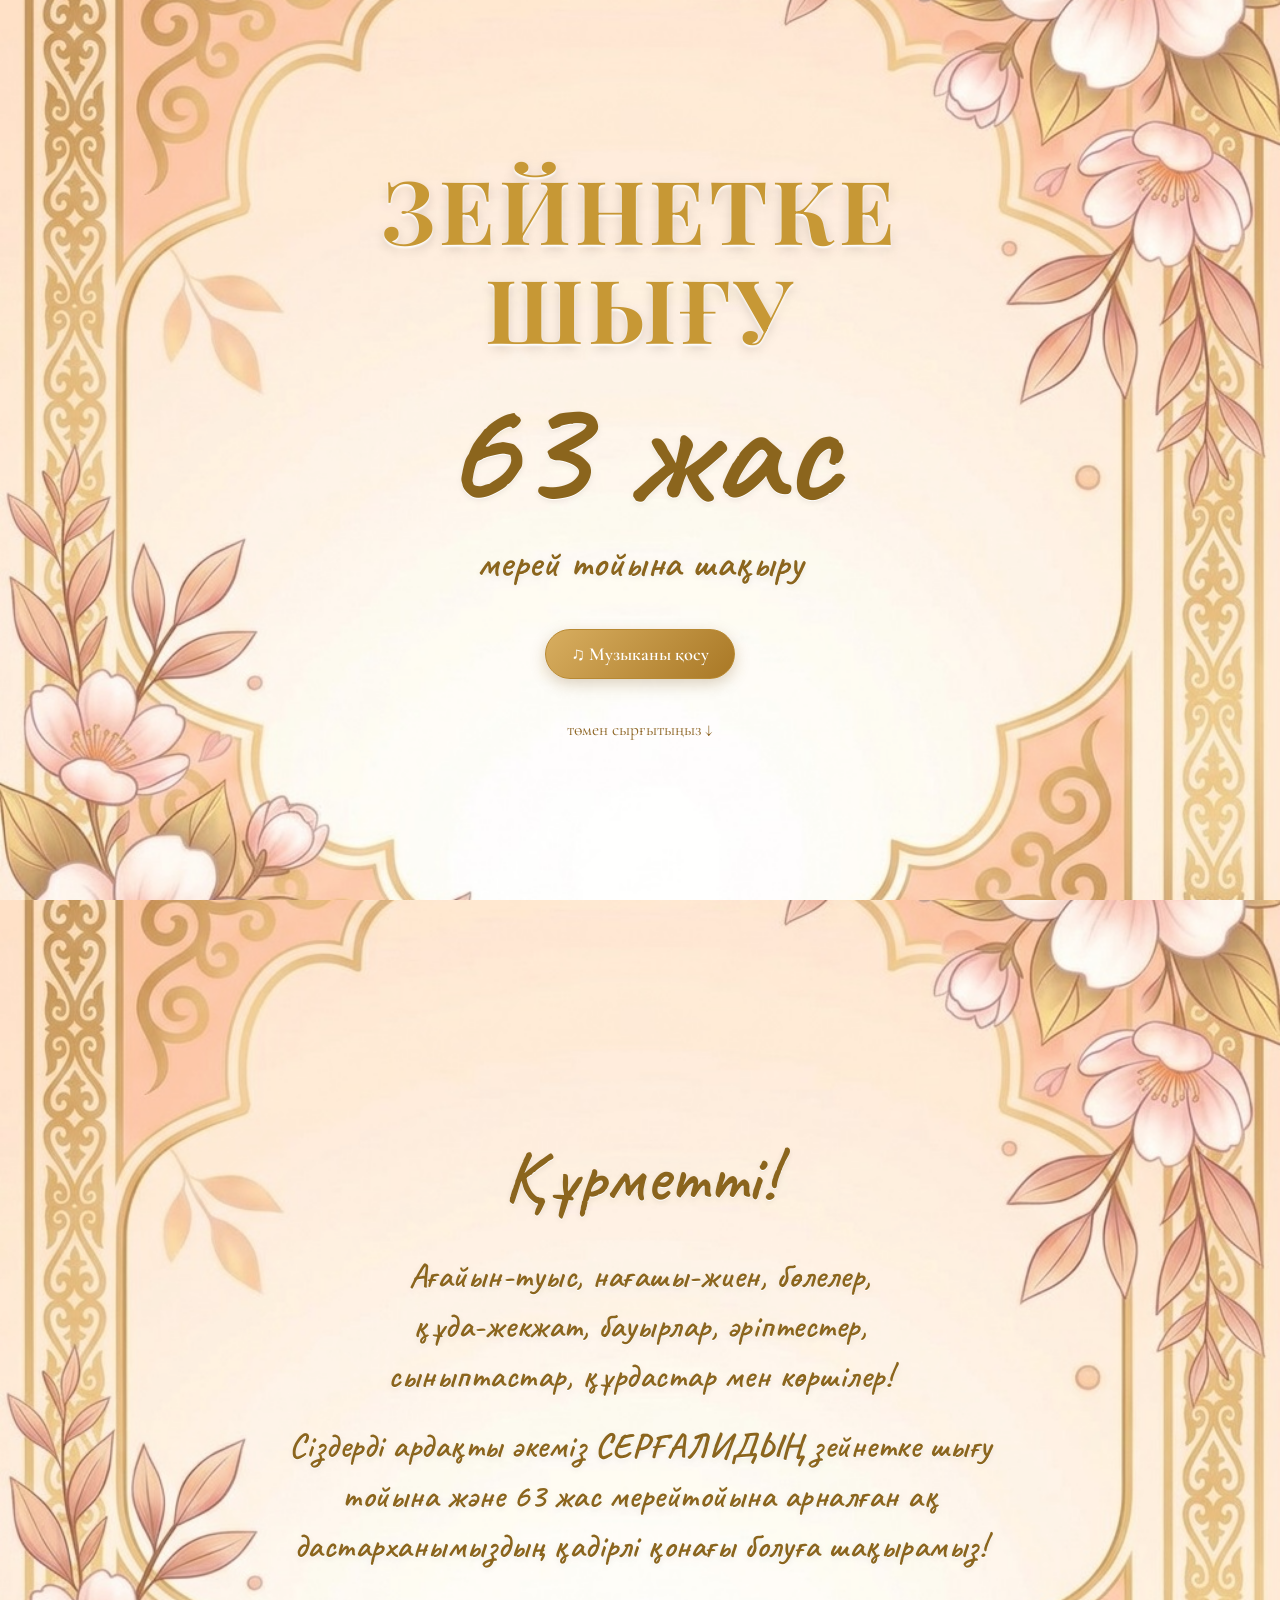
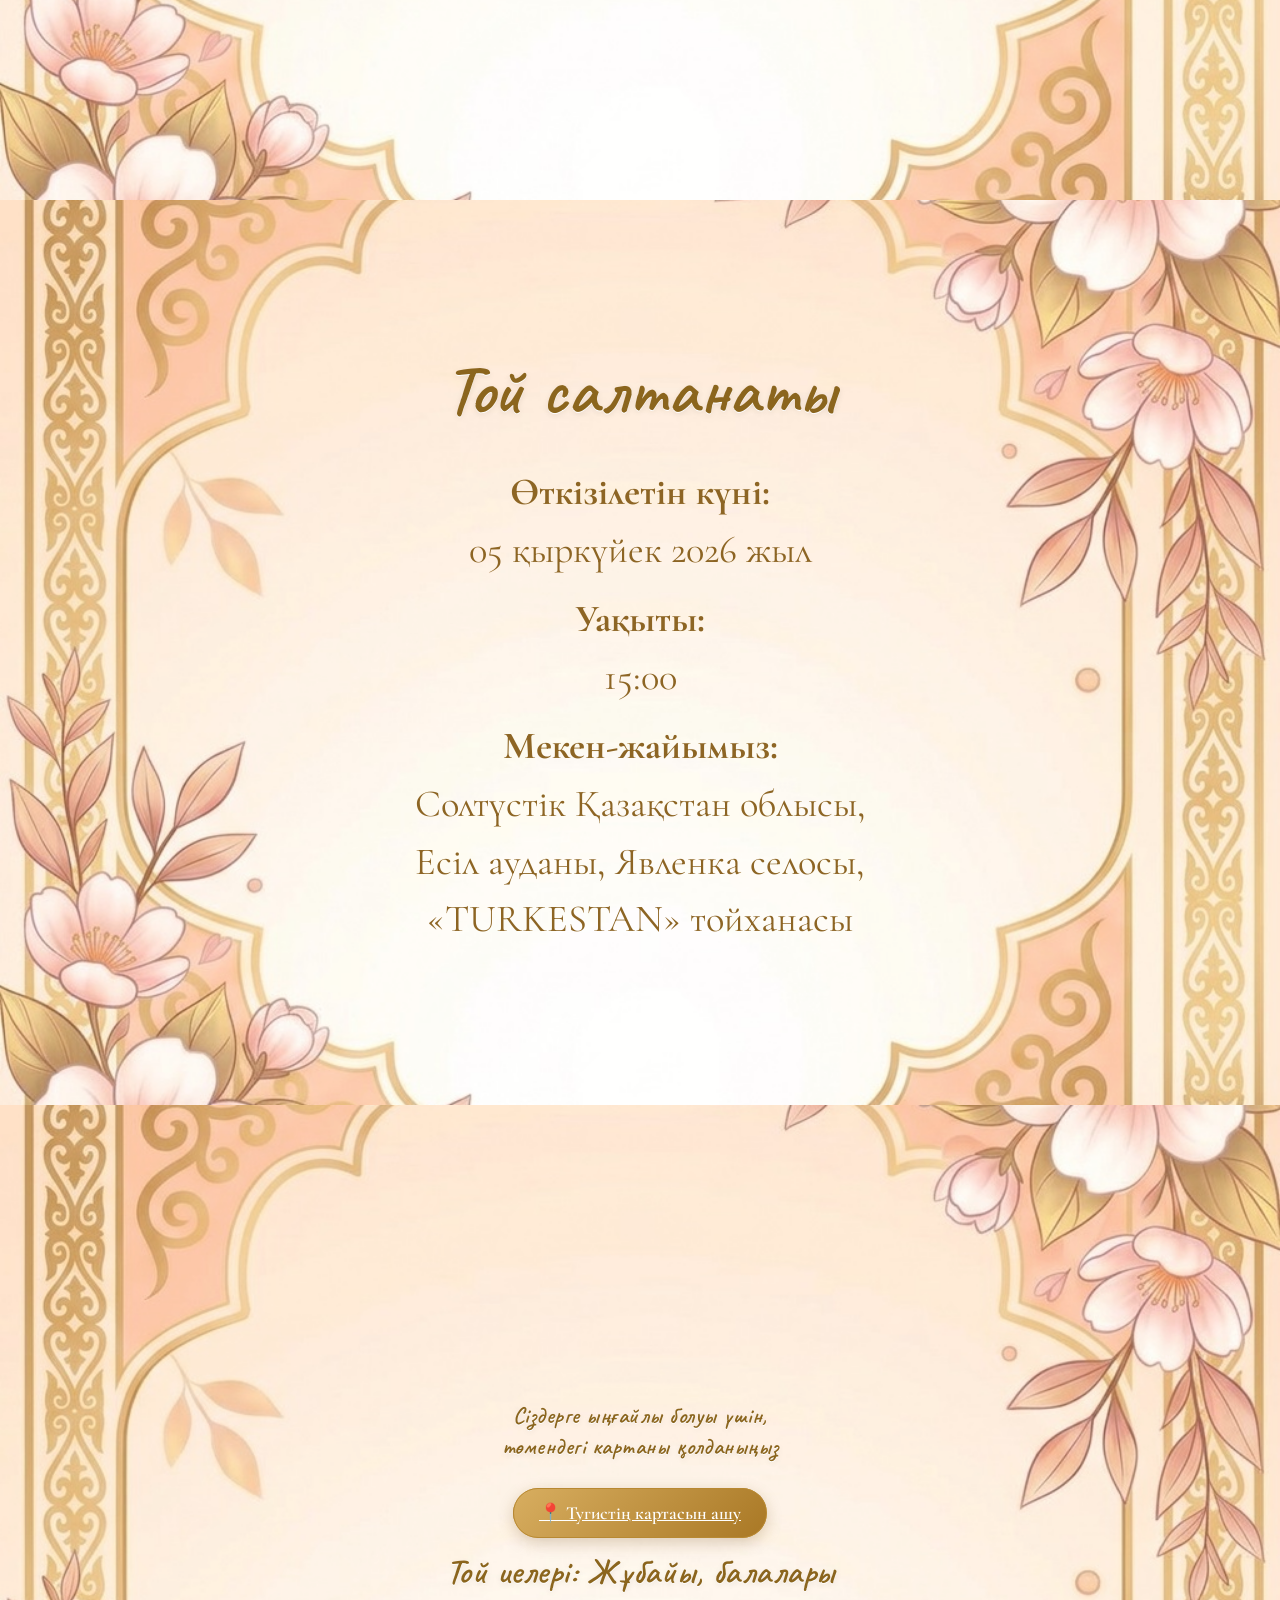
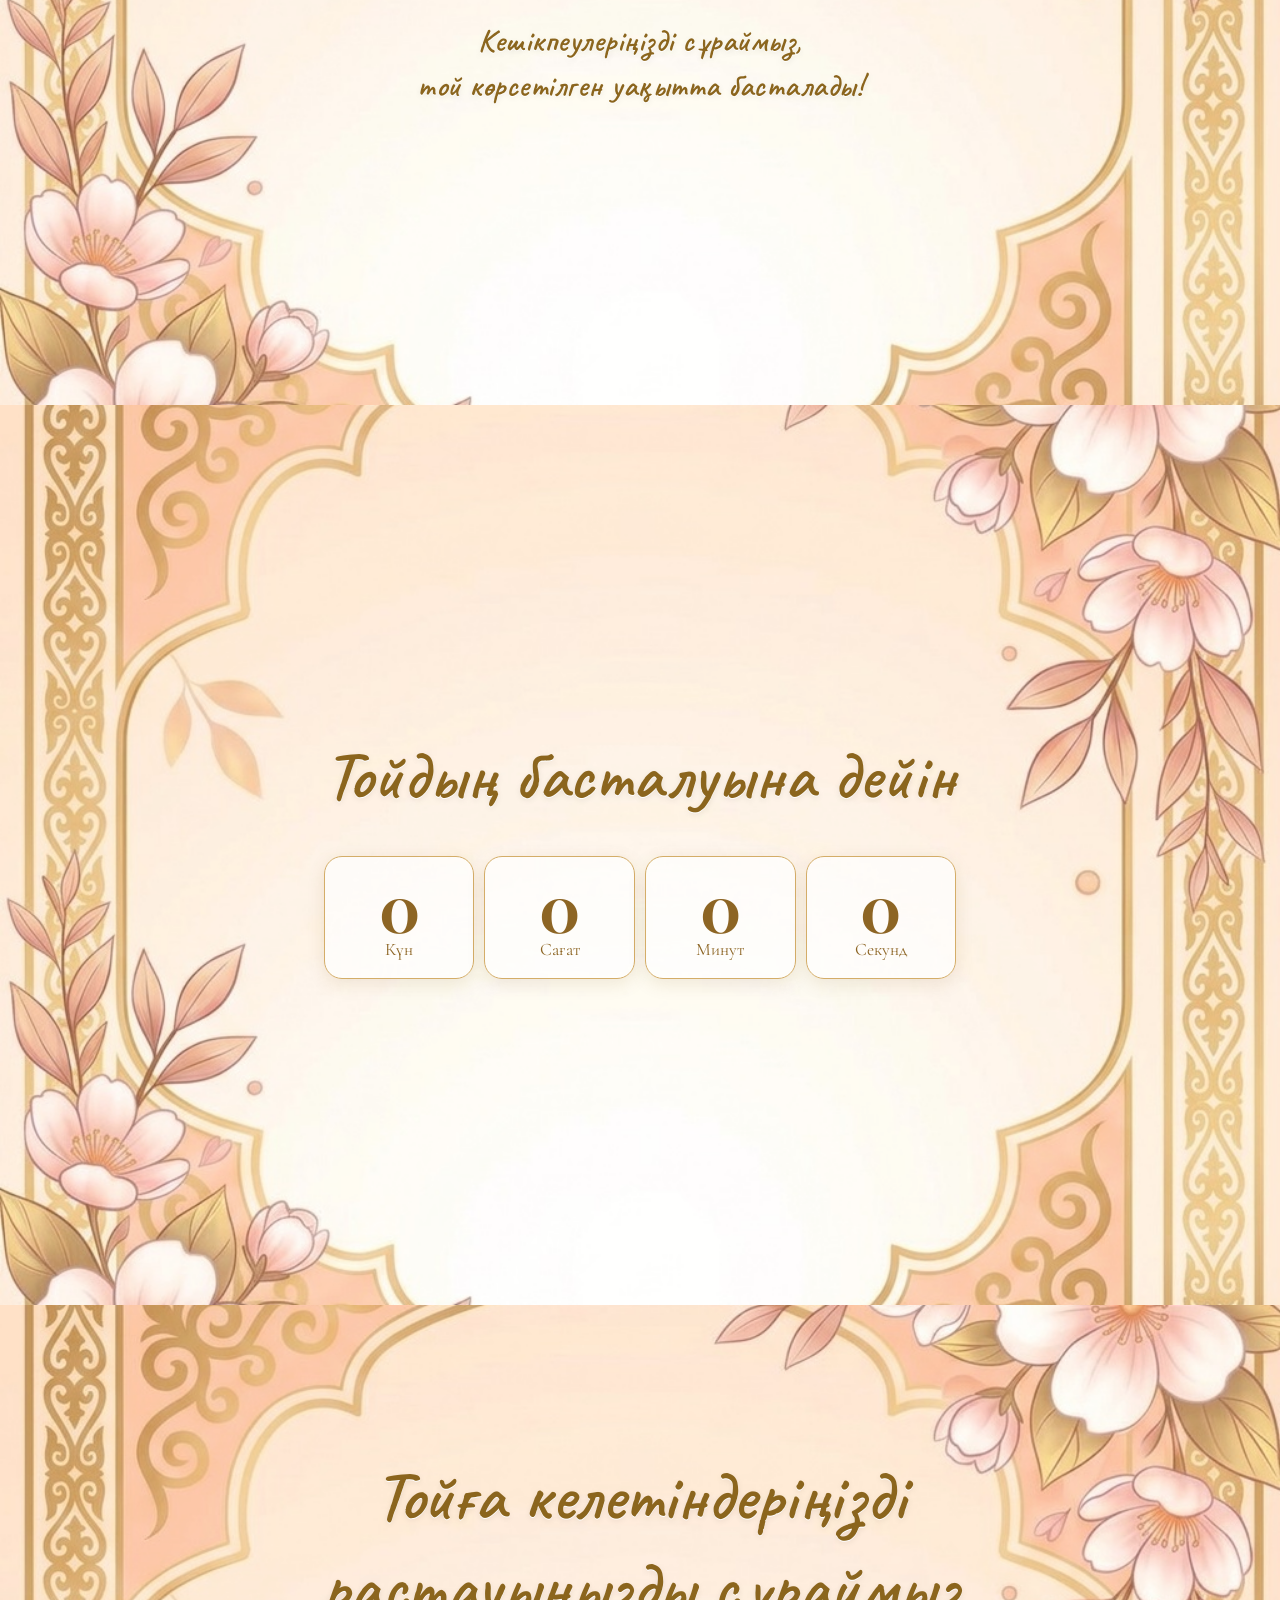
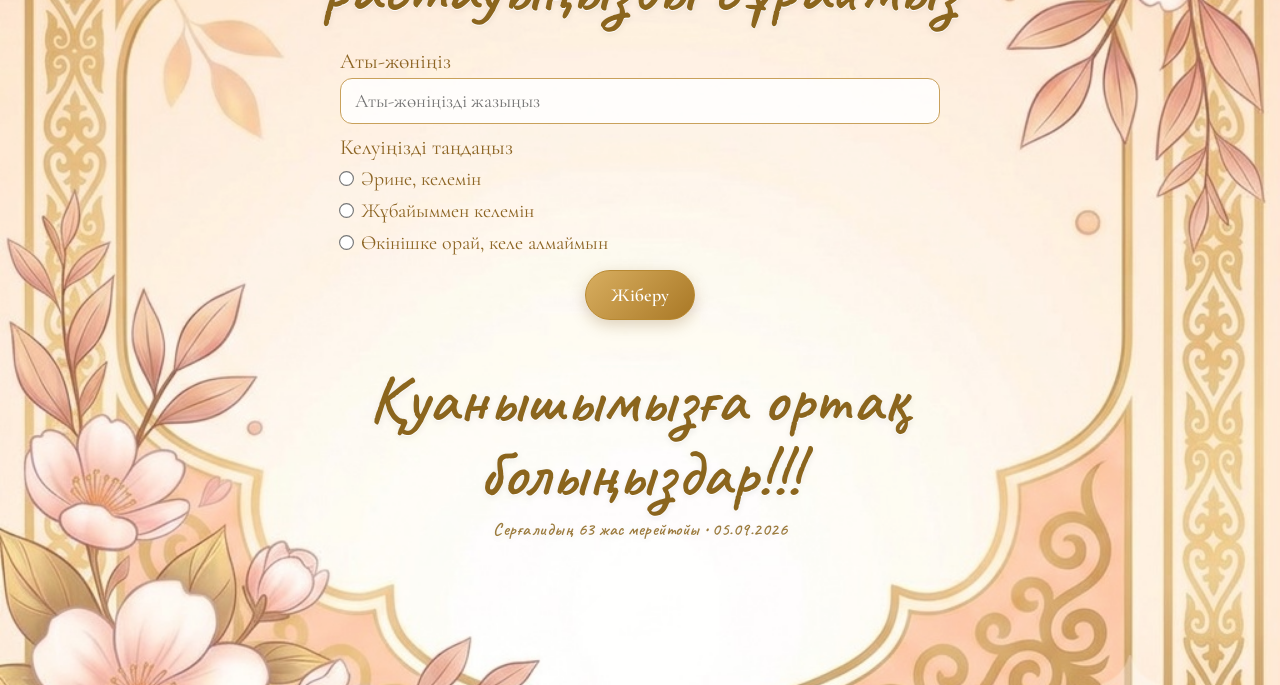
==== commit f2b2be1f: "Update index.html" ====
--- a/retirement/index.html
+++ b/retirement/index.html
@@ -192,7 +192,7 @@
     <div class="detail-line"><span class="label">Мекен-жайымыз:</span><br>
       Солтүстік Қазақстан облысы,<br>
       Есіл ауданы, Явленка селосы,<br>
-      «Түркістан» тойханасы
+      «TURKESTAN» тойханасы
     </div>
   </div></div>
 </section>
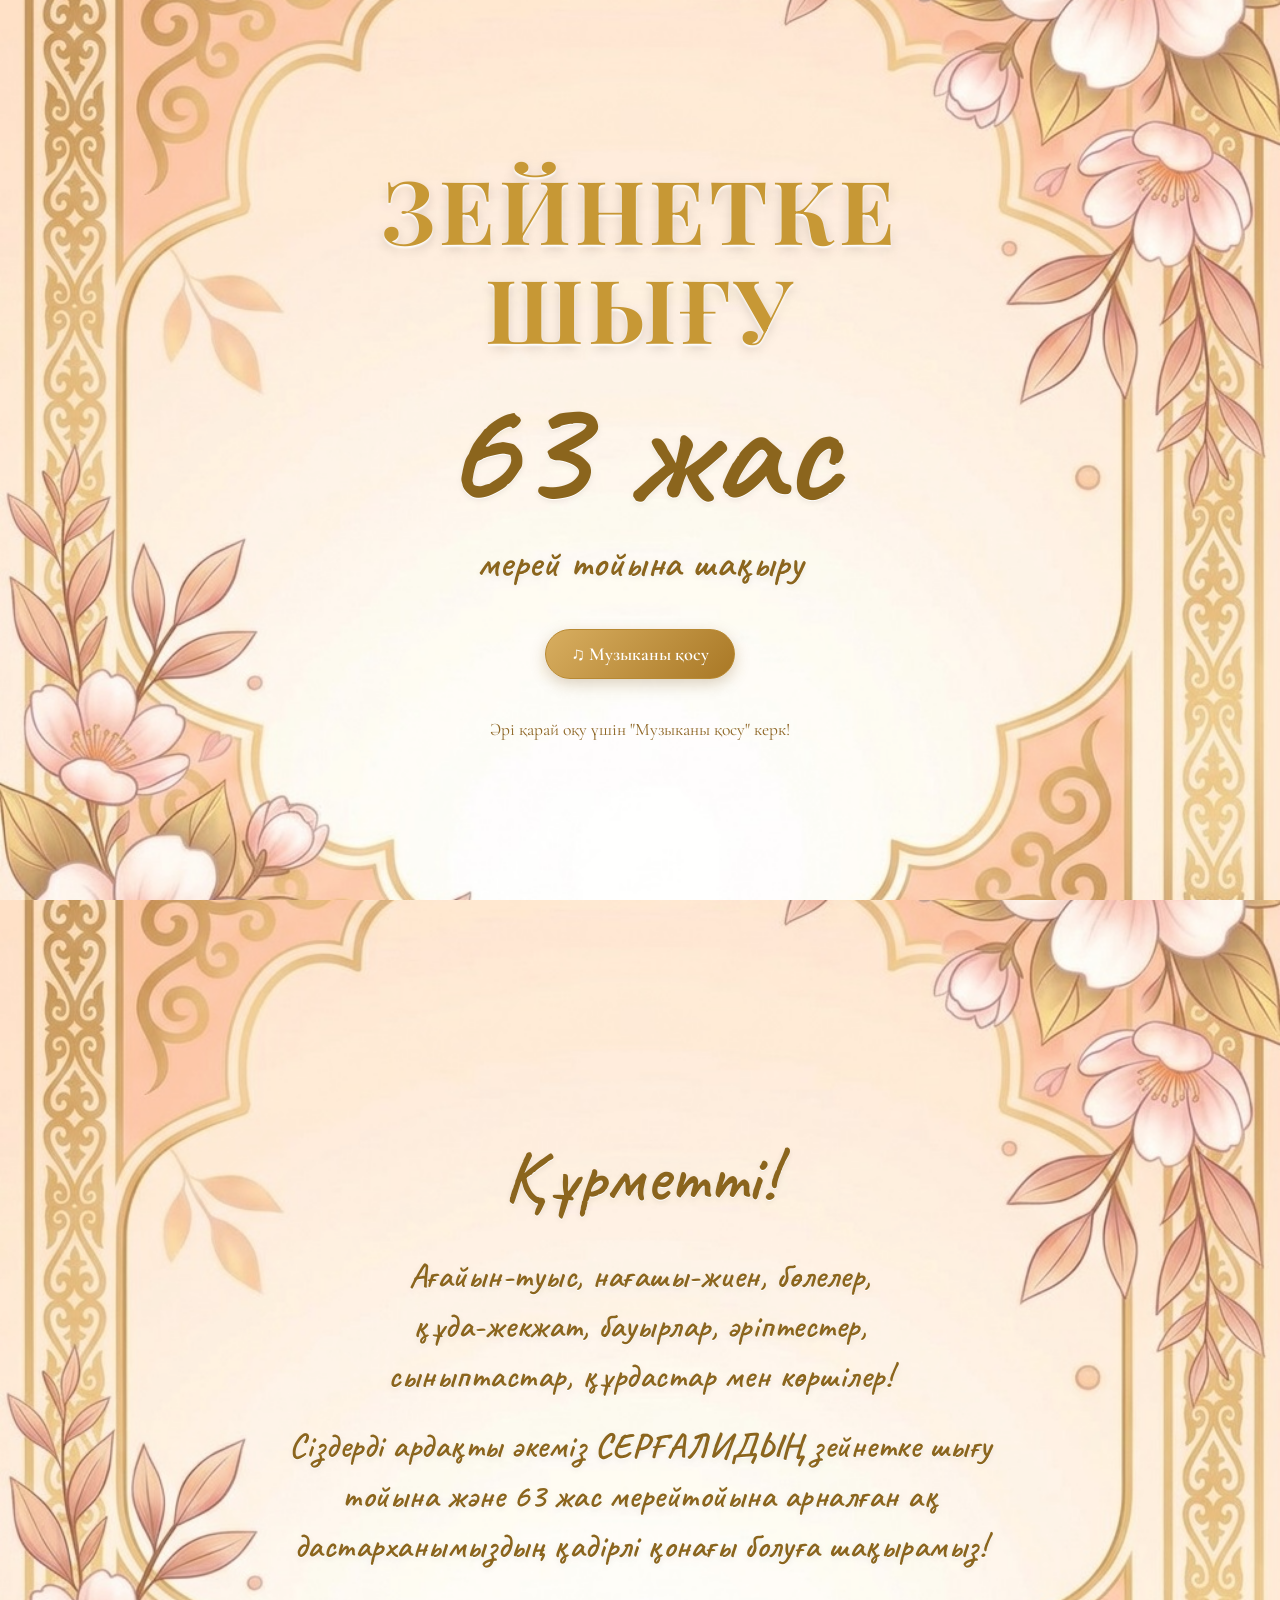
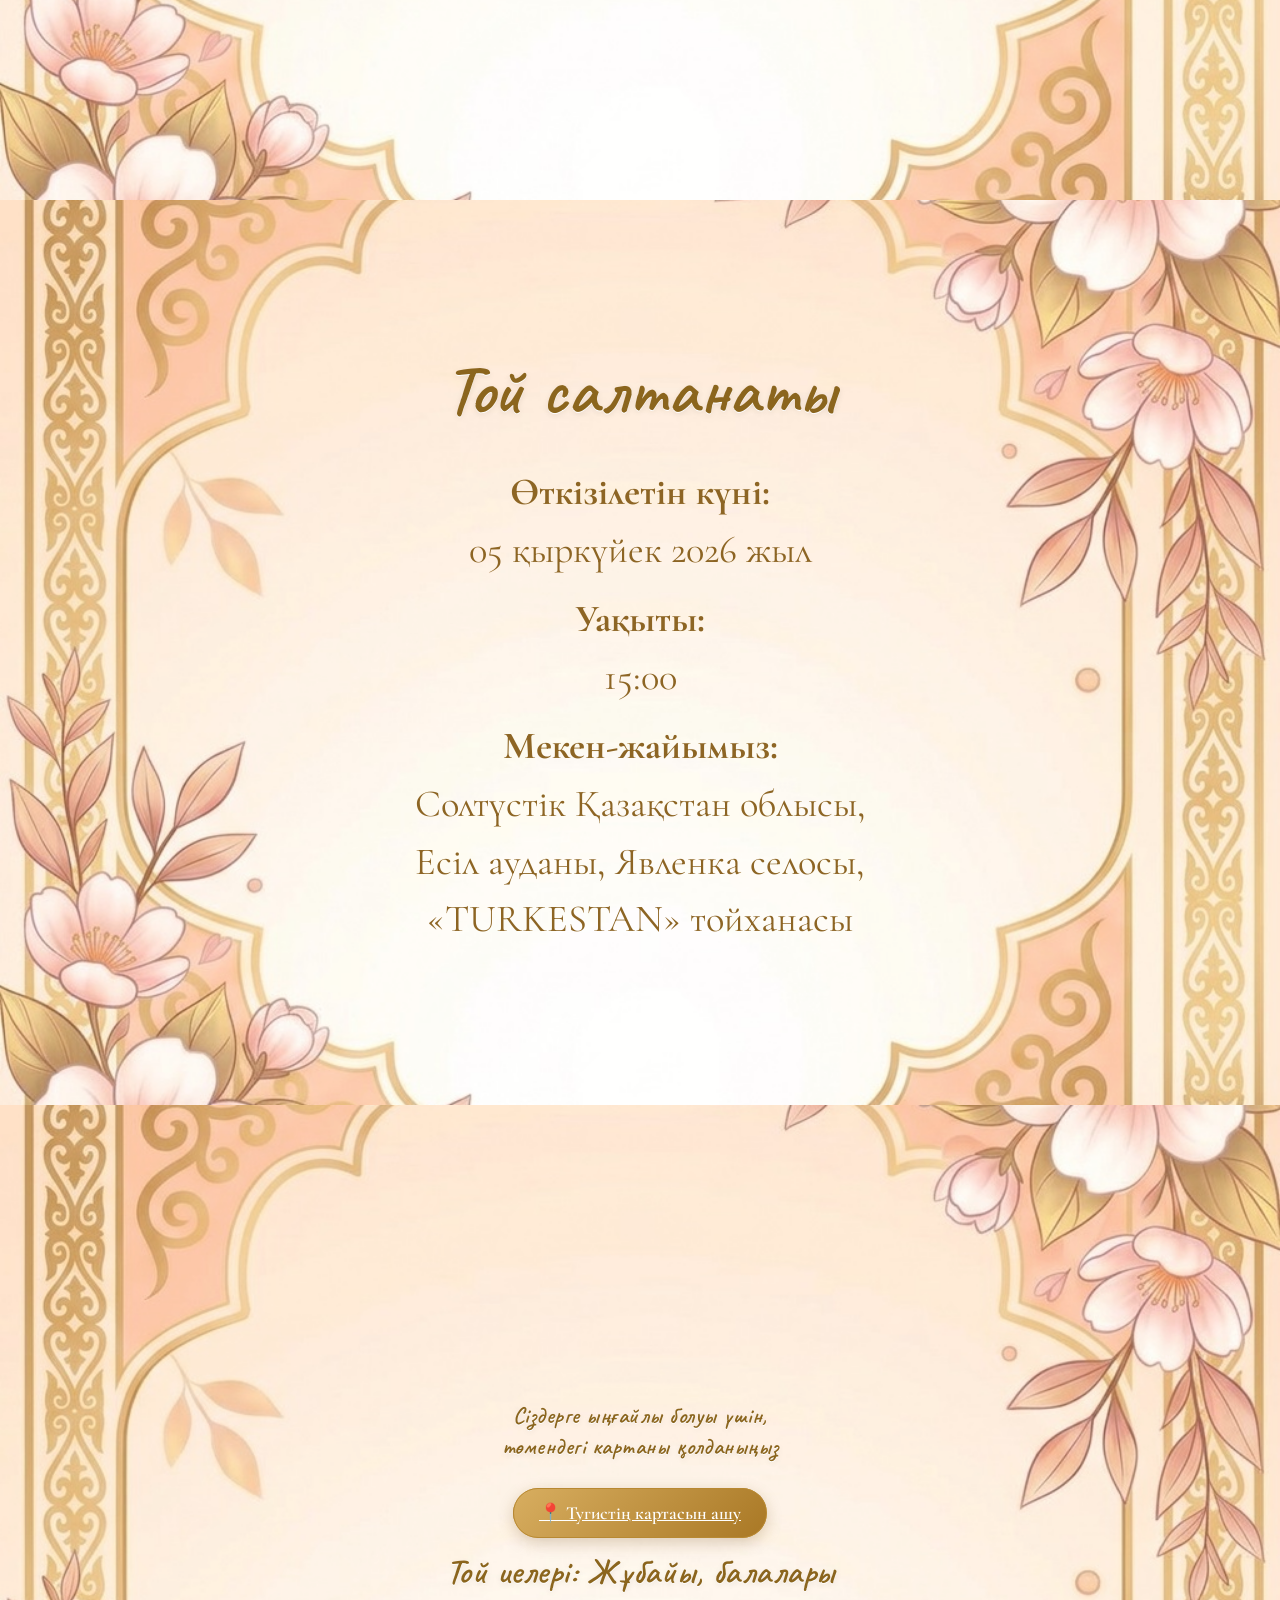
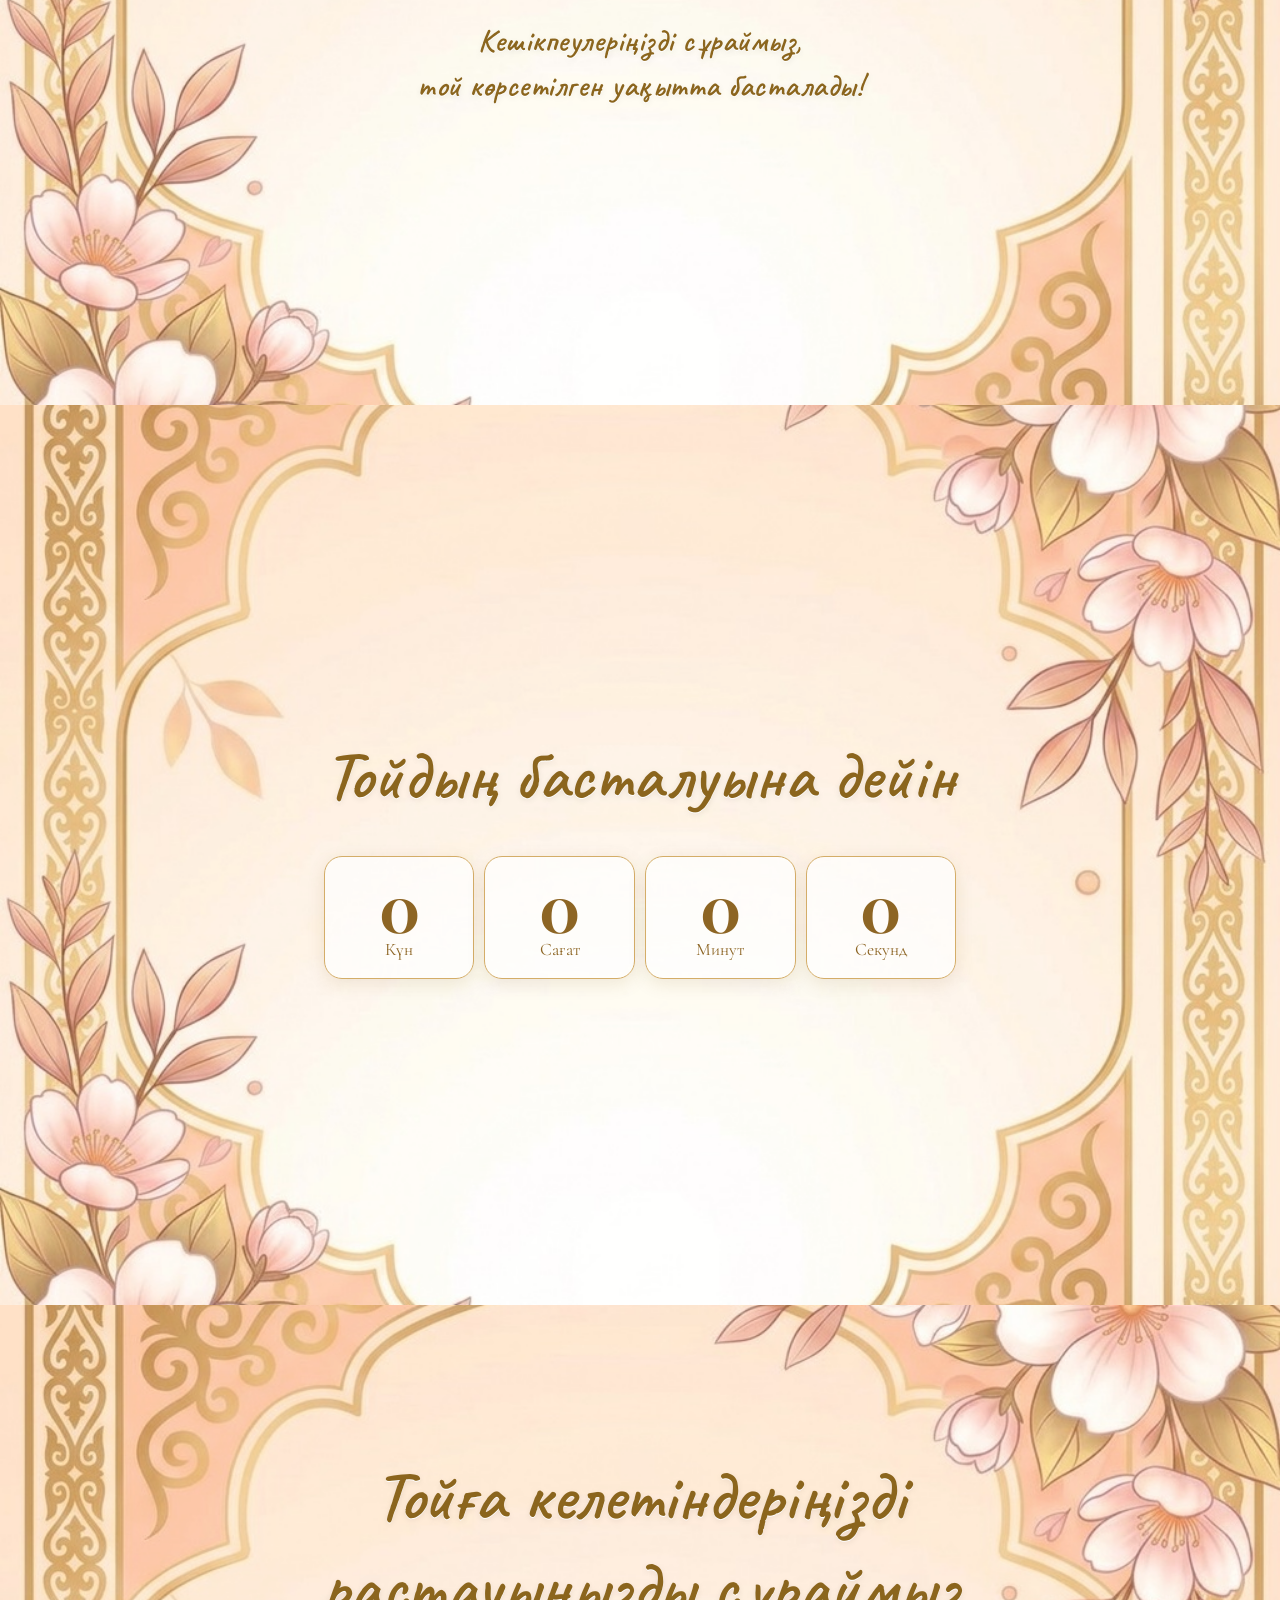
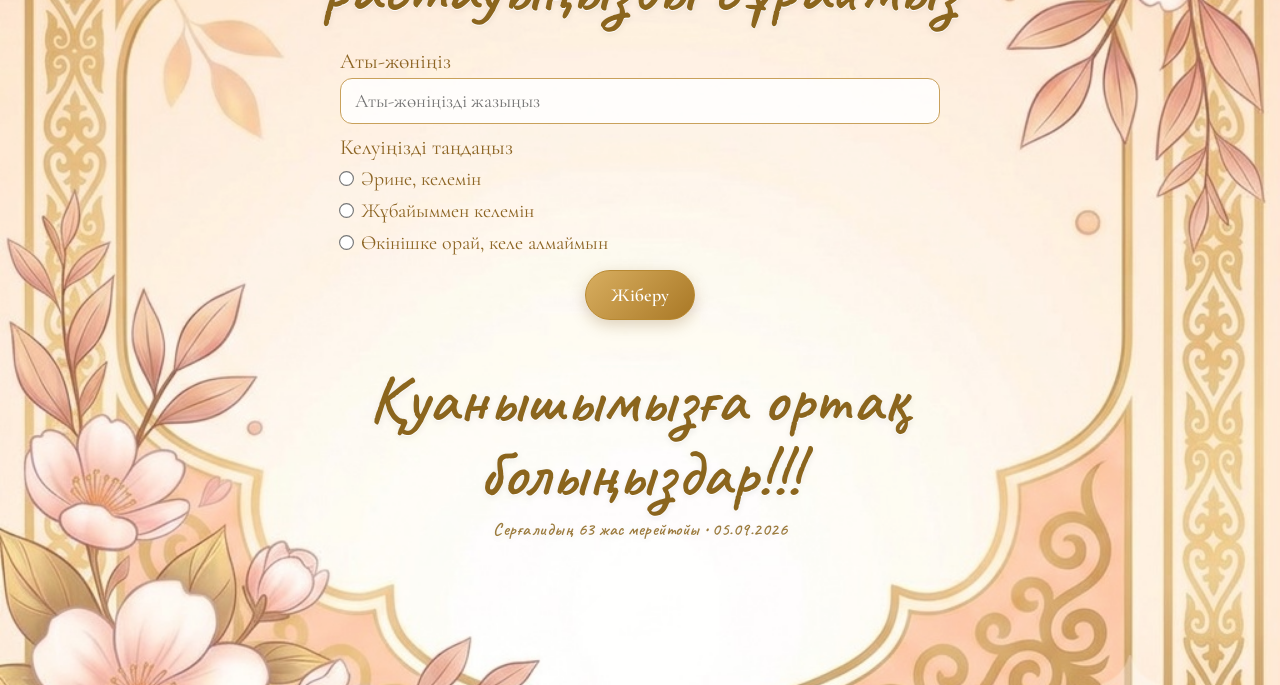
==== commit 0da57f1e: "Update index.html" ====
--- a/retirement/index.html
+++ b/retirement/index.html
@@ -163,7 +163,7 @@
     <audio id="music" loop>
       <source src="dombyra.mp3" type="audio/mpeg">
     </audio>
-    <div class="scroll-hint">төмен сырғытыңыз ↓</div>
+    <div class="scroll-hint">Әрі қарай оқу үшін "Музыканы қосу" керк!</div>
   </div></div>
 </section>
 
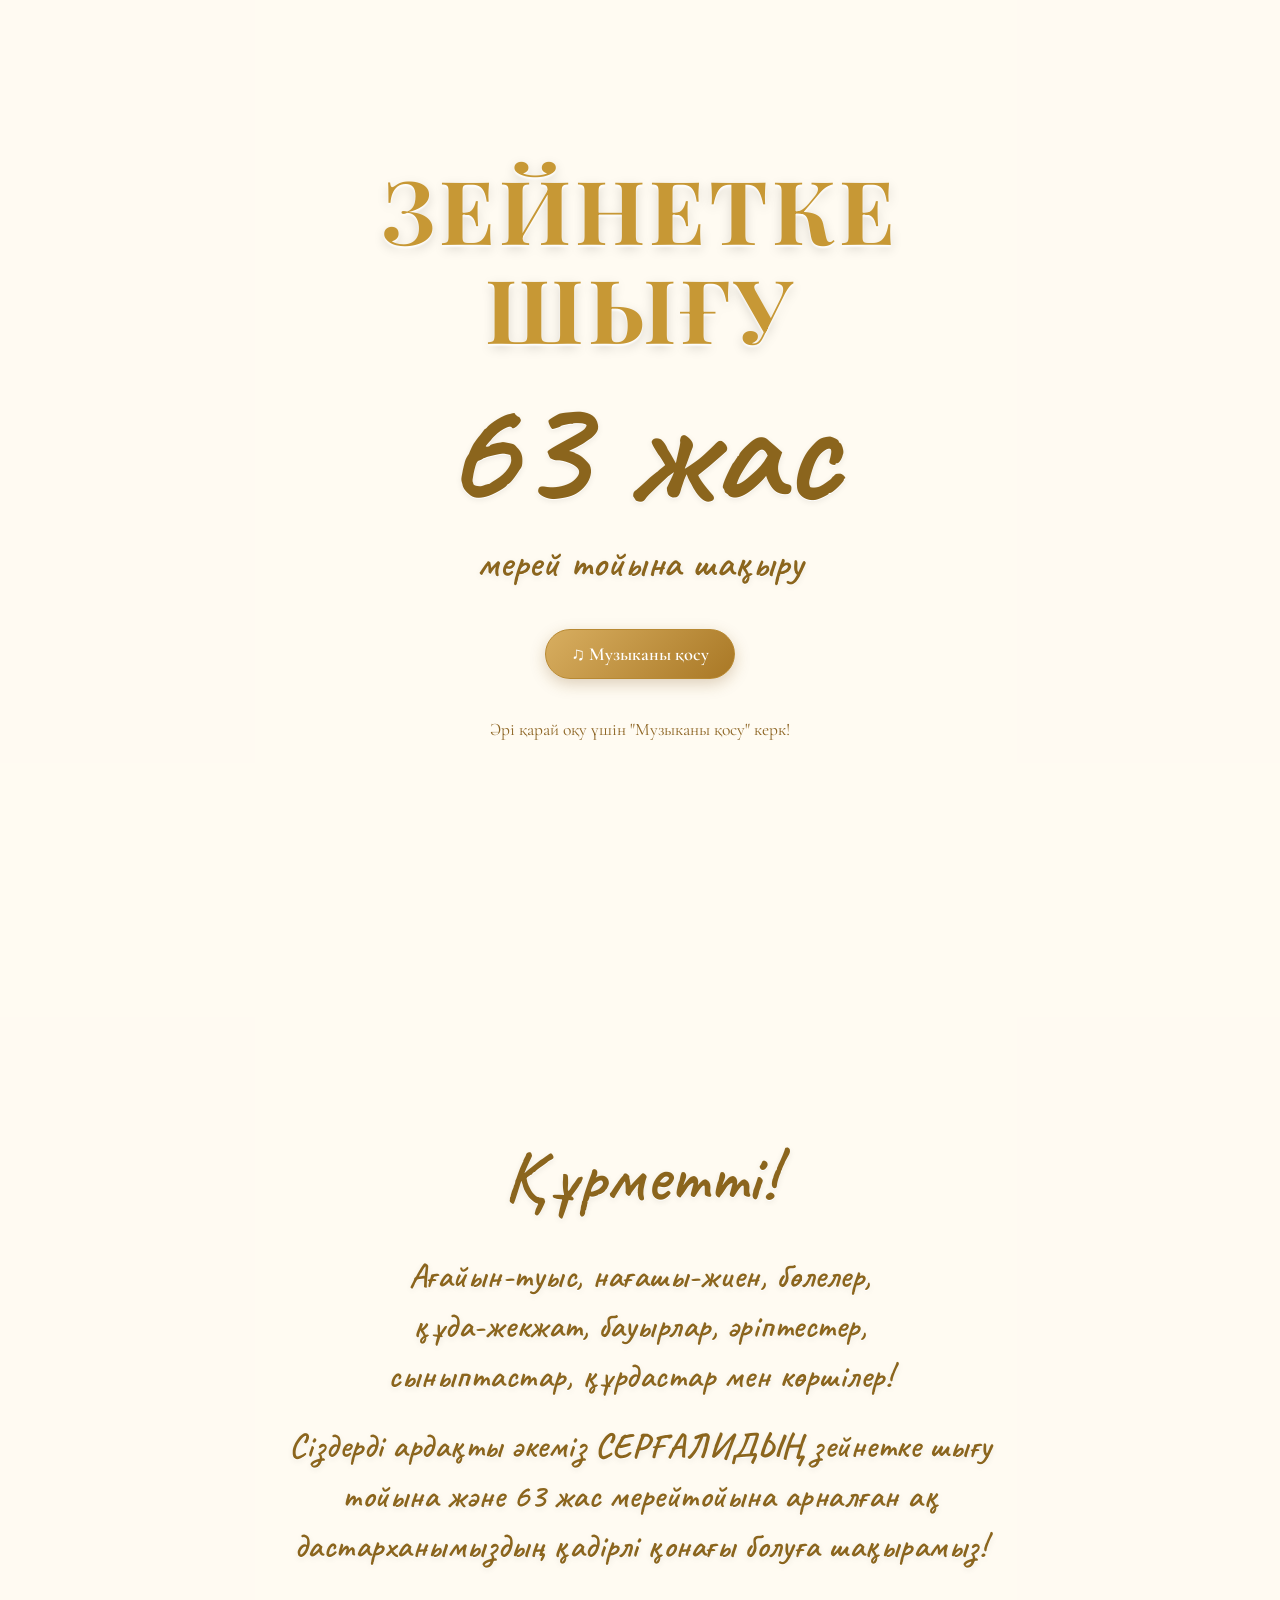
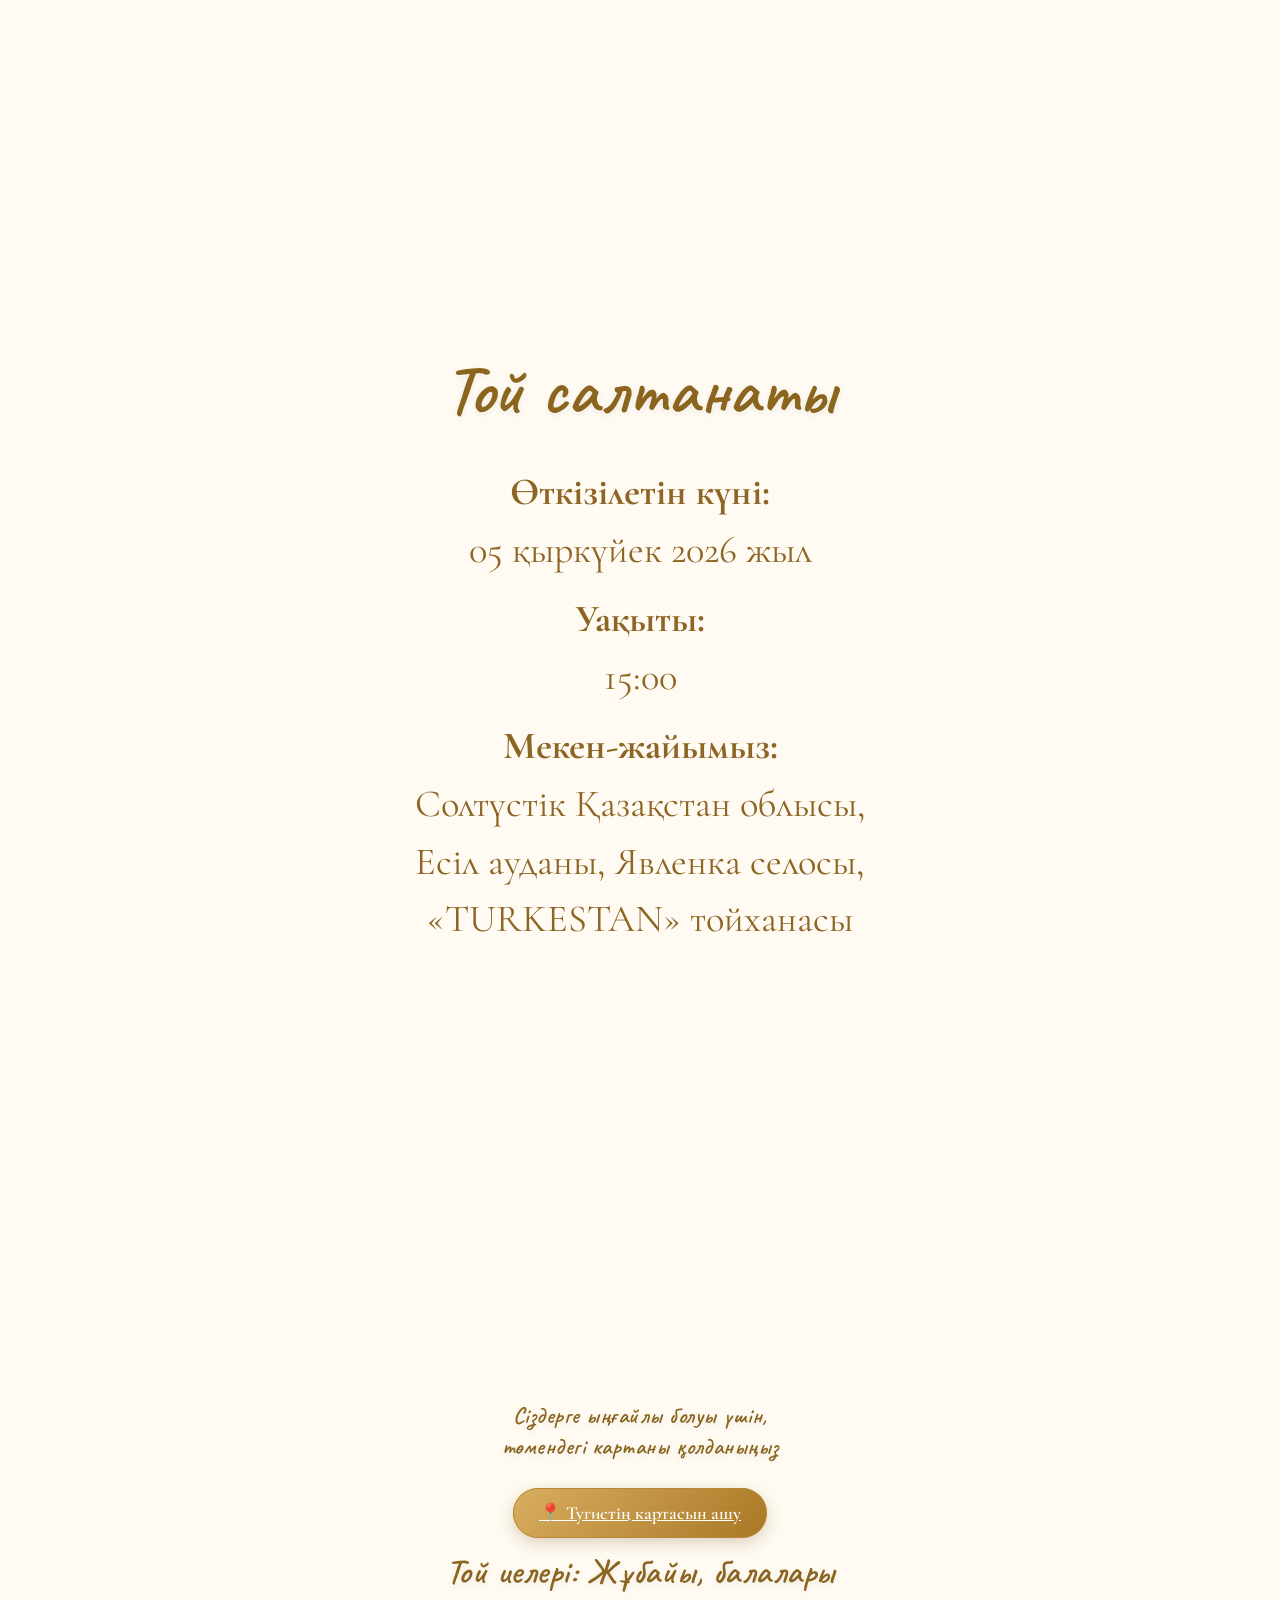
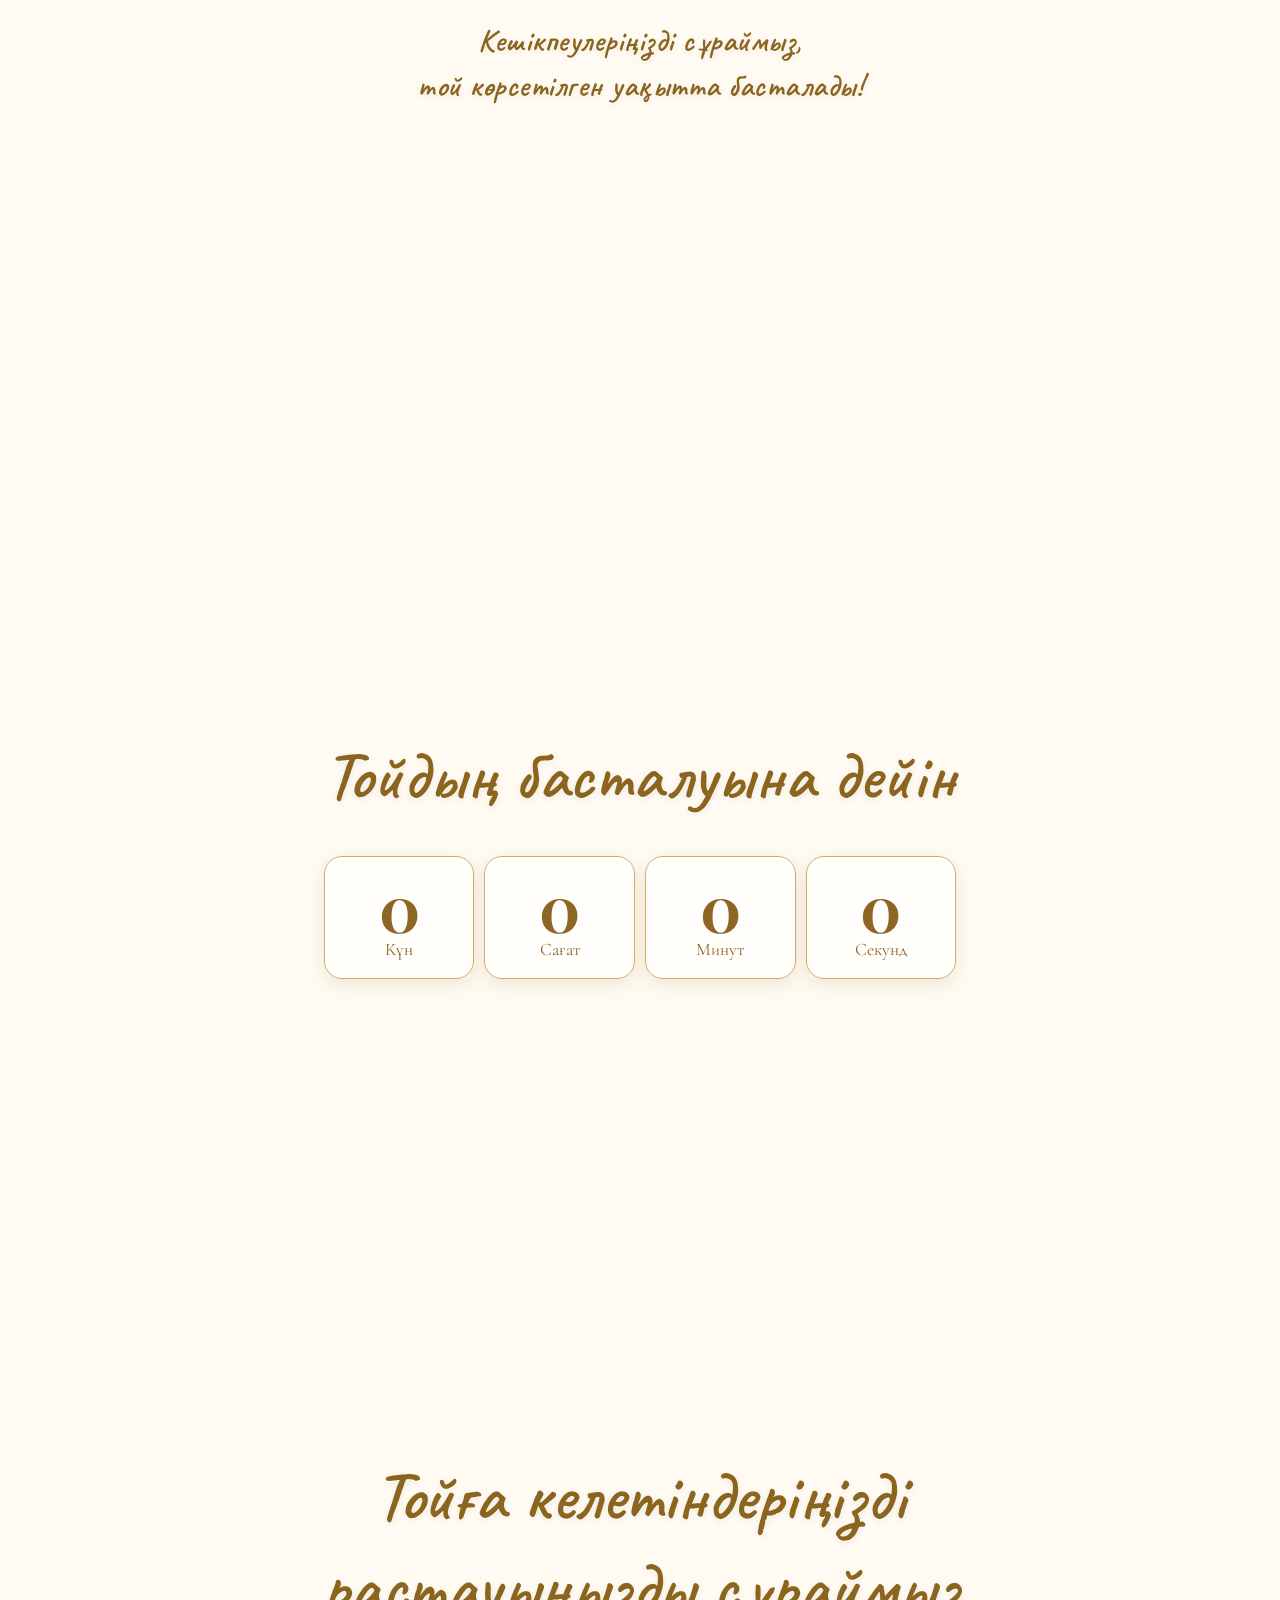
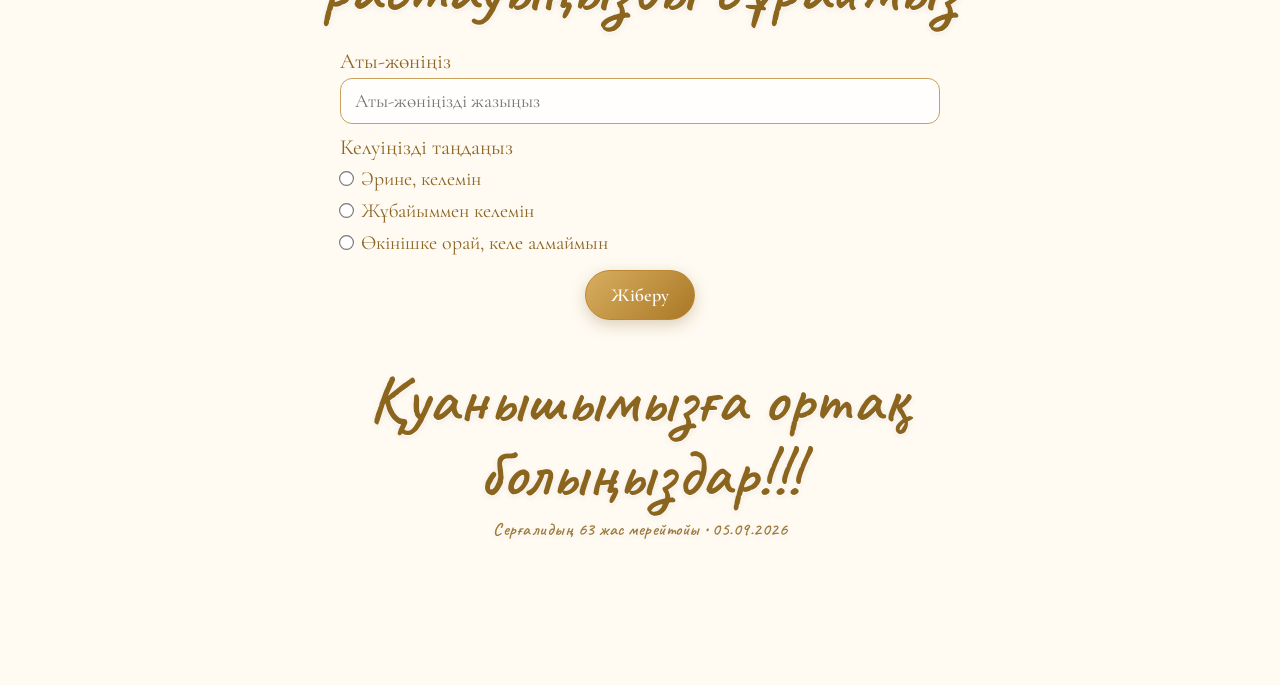
==== commit 48d03503: "Update index.html" ====
--- a/retirement/index.html
+++ b/retirement/index.html
@@ -21,7 +21,7 @@
   min-height:100vh; position:relative; display:flex; align-items:center; justify-content:center;
   padding:42px 22px; overflow:hidden;
   background-color:var(--cream);
-  background-image:url('фон2.jpg');
+  background-image:url('фон.jpg');
   background-size:cover; background-position:center;
 }
 .page::before{
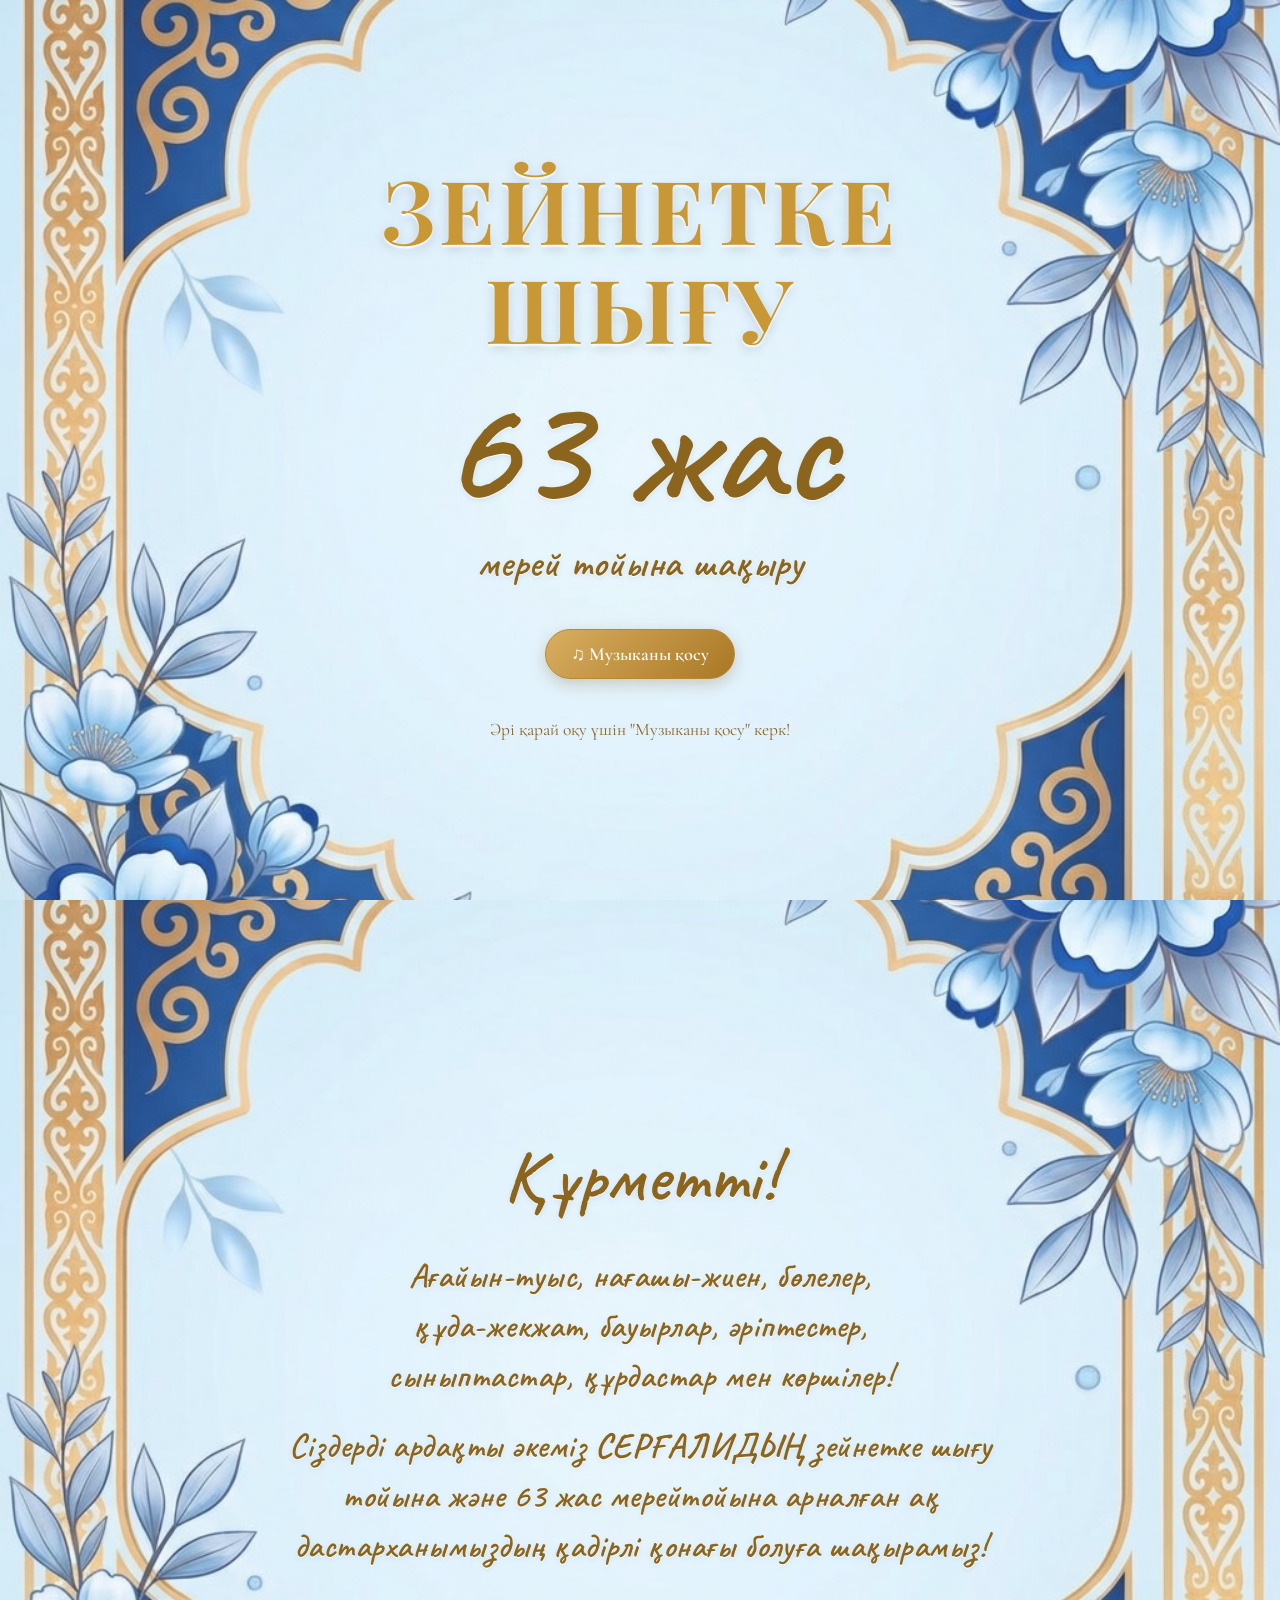
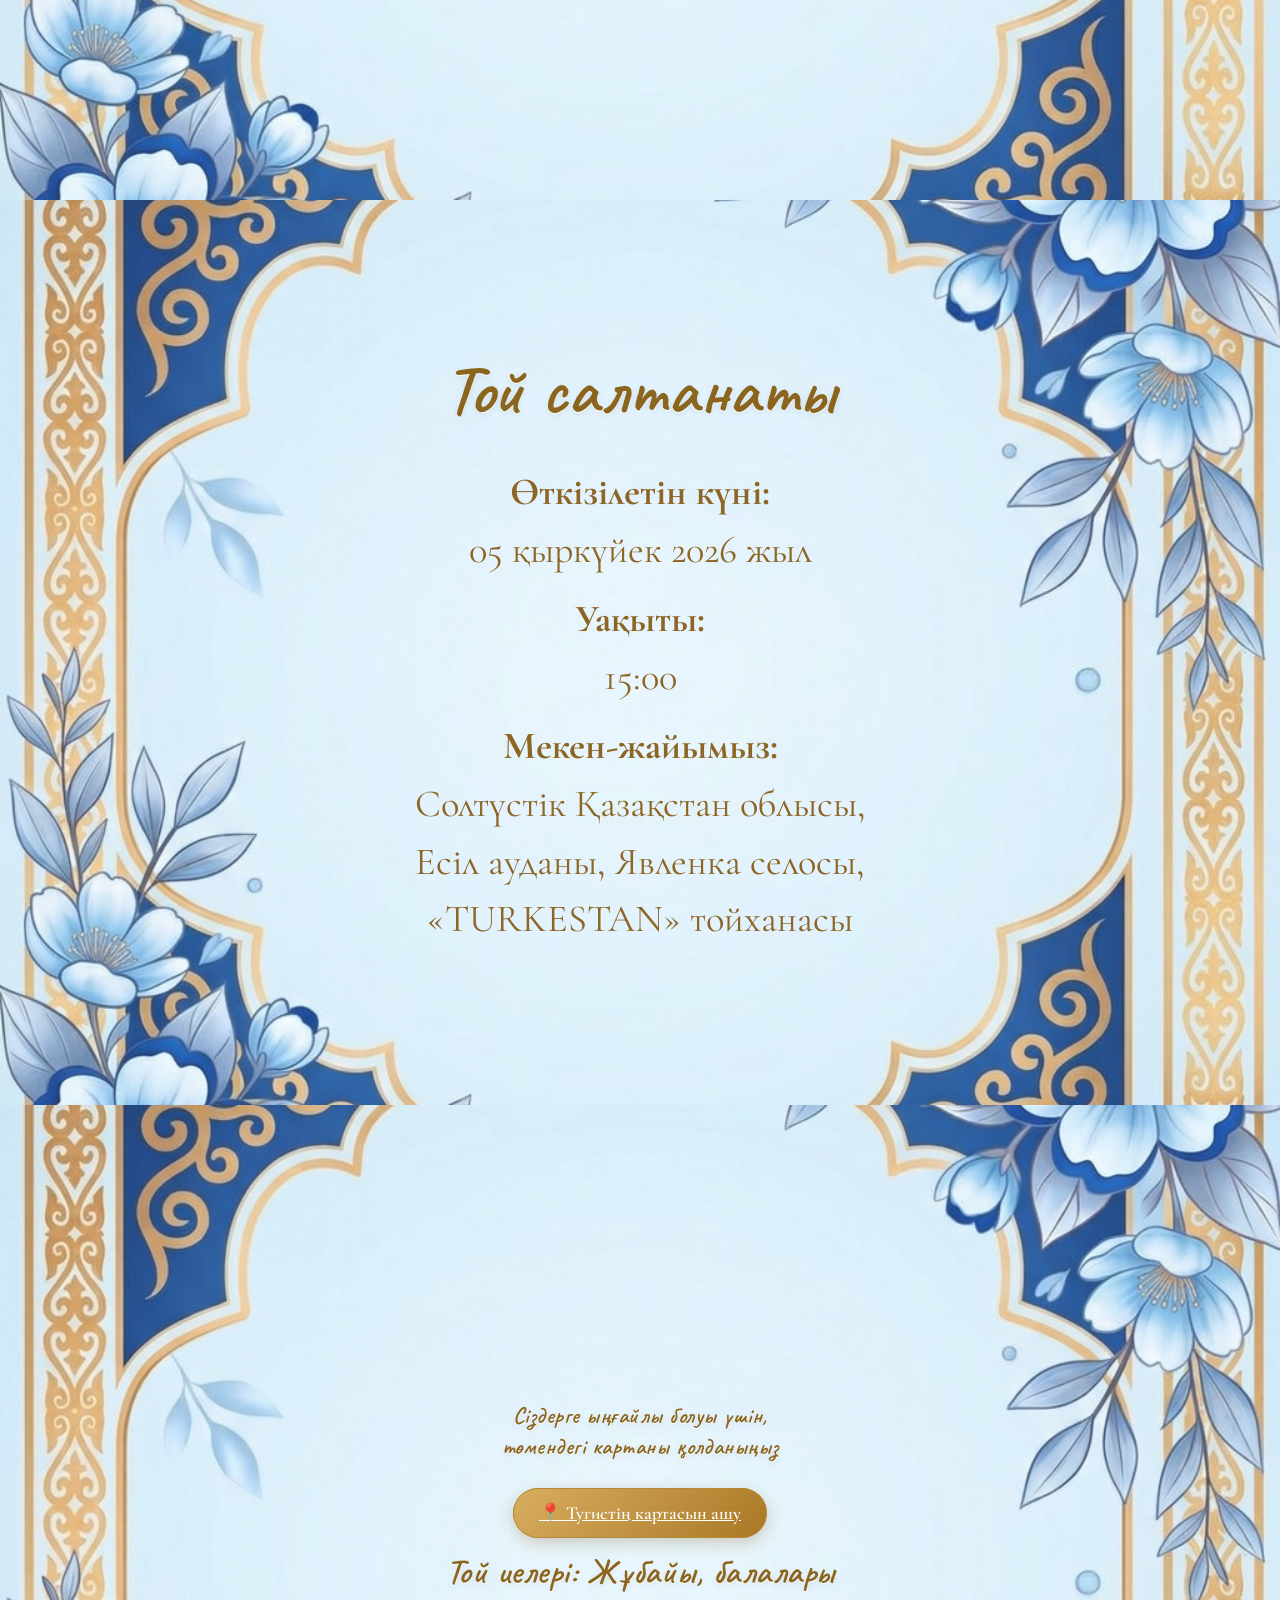
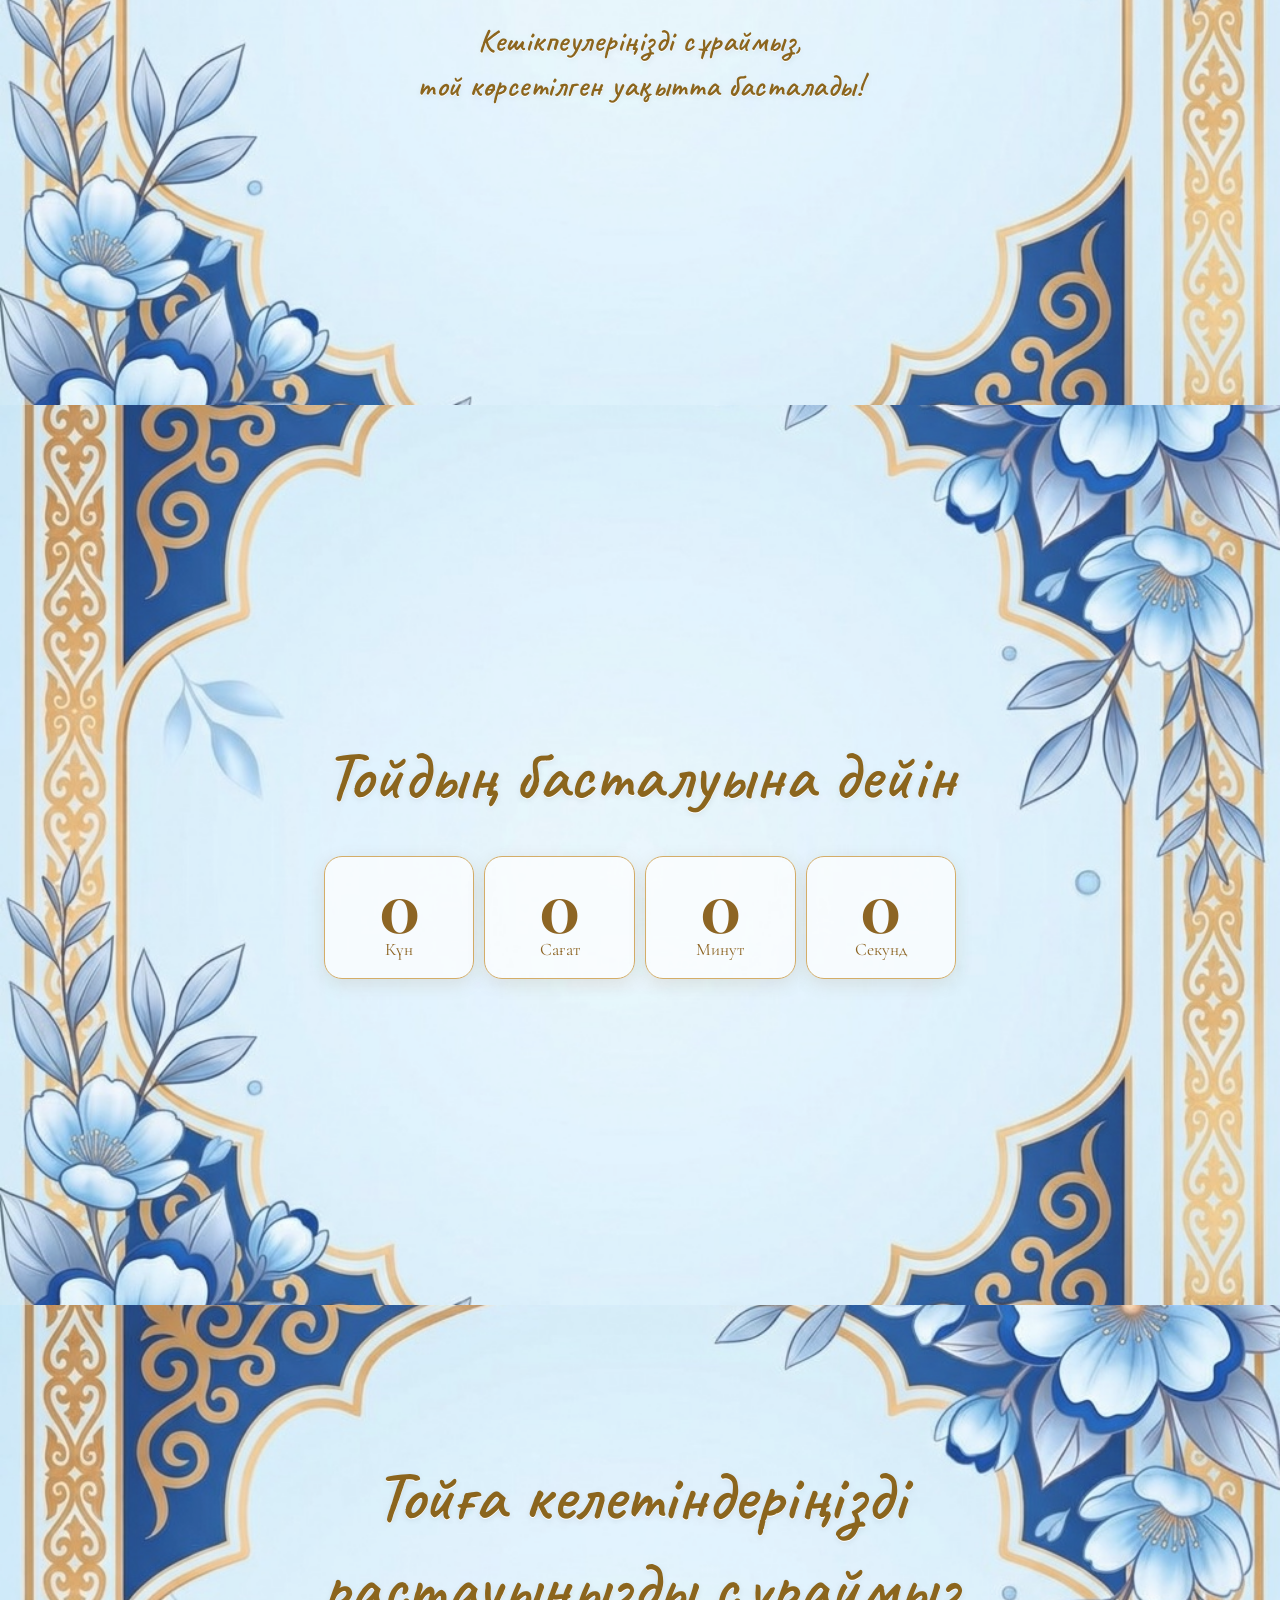
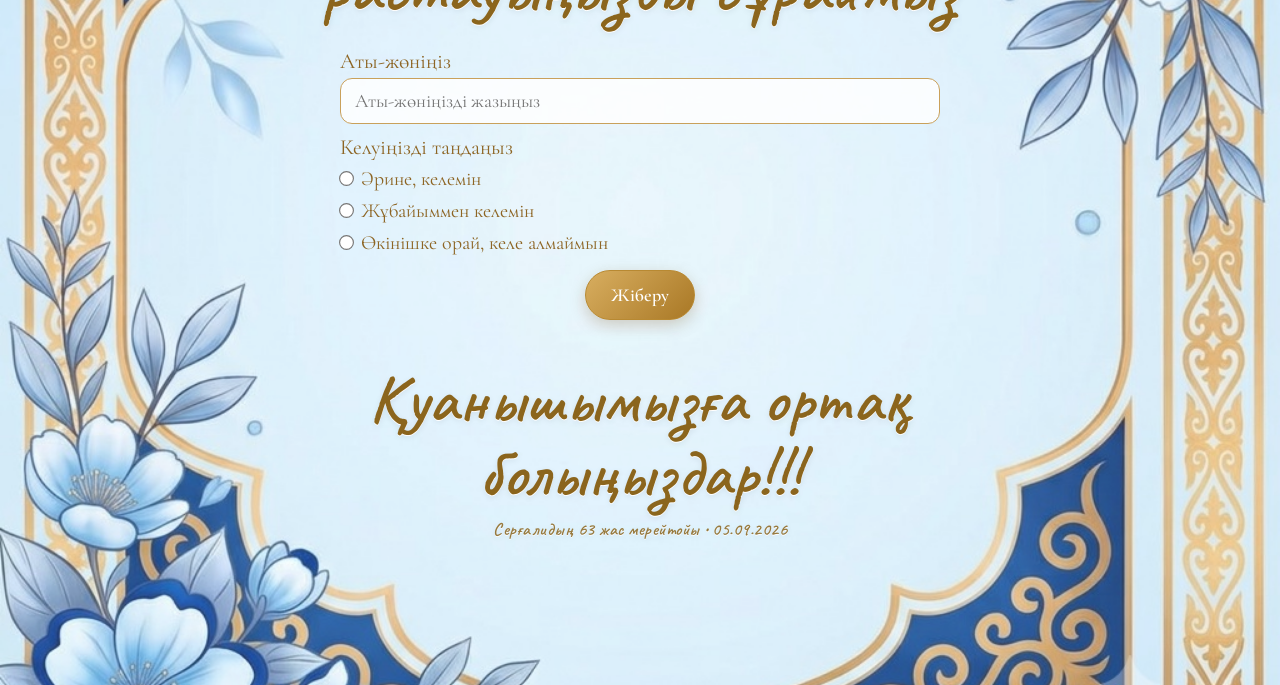
==== commit 7055dce8: "Update index.html" ====
--- a/retirement/index.html
+++ b/retirement/index.html
@@ -201,7 +201,7 @@
   <div class="card"><div class="content">
     <h2 class="script gold">Сіздерге ыңғайлы болуы үшін,<br>төмендегі картаны қолданыңыз</h2><br><br>
     <a class="map-btn" target="_blank" rel="noopener"
-       href="https://www.google.com/maps/search/?api=1&query=Түркістан+тойханасы+Явленка+Солтүстік+Қазақстан">
+       href="https://maps.app.goo.gl/pAaXt7b4J4YG57rw5">
        📍 Тугистің картасын ашу
     </a>
     <div class="hosts script">Той иелері: Жұбайы, балалары</div>
